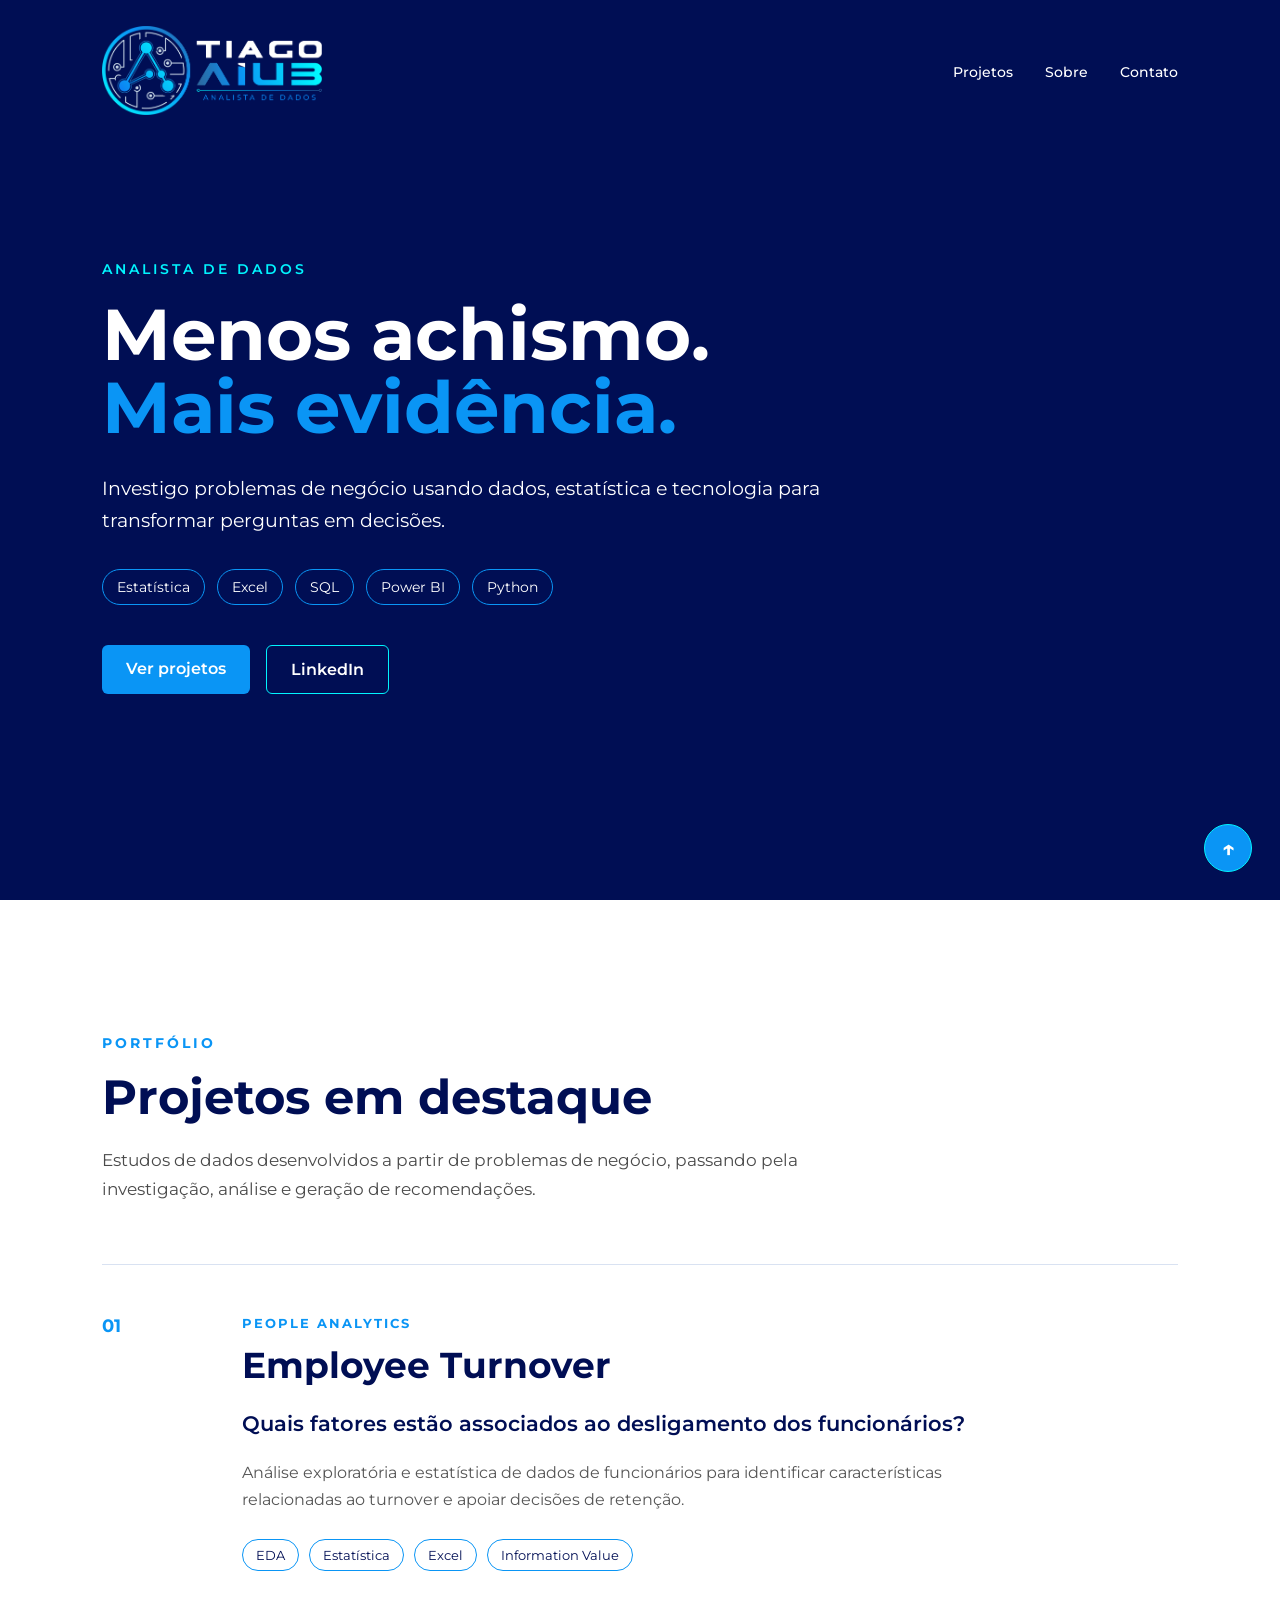
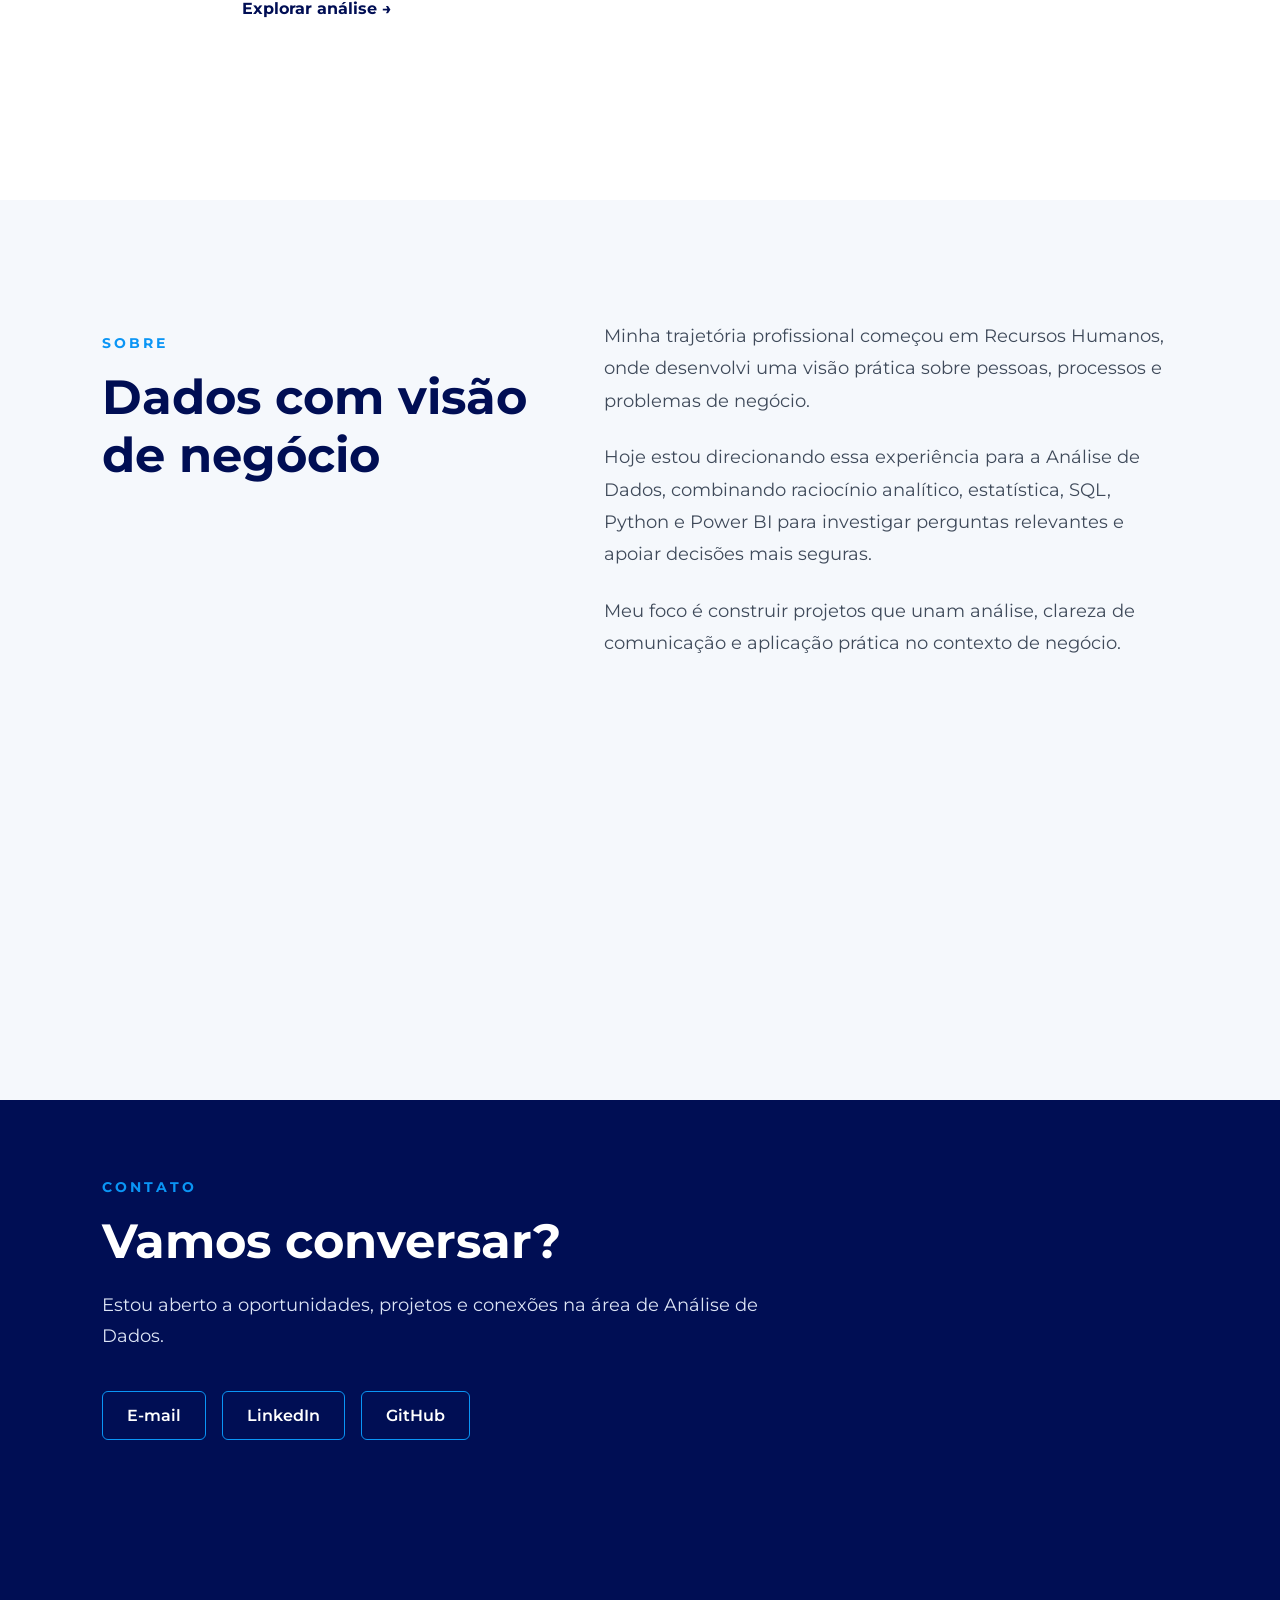
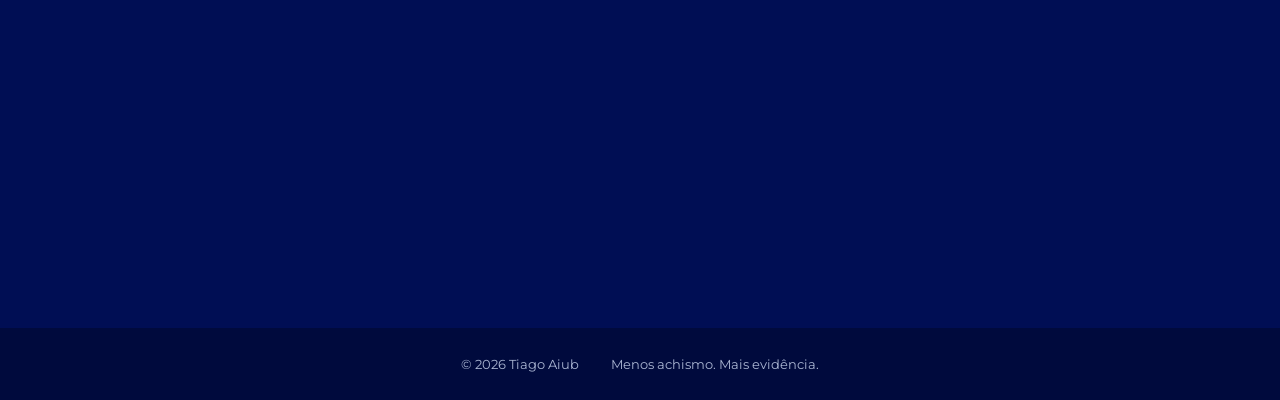
==== index.html @ 7a052463 "Add files via upload" ====
<!DOCTYPE html>
<html lang="pt-br">
<head>
    <meta charset="UTF-8">
    <meta name="viewport" content="width=device-width, initial-scale=1.0">
    <title>Tiago Aiub | Analista de Dados</title>

    <link rel="preconnect" href="https://fonts.googleapis.com">
    <link rel="preconnect" href="https://fonts.gstatic.com" crossorigin>
    <link href="https://fonts.googleapis.com/css2?family=Montserrat:wght@400;500;600;700&display=swap" rel="stylesheet">
    
    <link rel="stylesheet" href="css/style.css">
</head>

<body id="topo">
<div class="hero-shell">
    <header class="site-header">

    <div class="header-container">

        <a href="#" class="brand">
            <img src="logo-tiago-aiub.png" alt="Tiago Aiub - Analista de Dados">
        </a>

        <nav class="nav-menu">
            <a href="#projetos">Projetos</a>
            <a href="#sobre">Sobre</a>
            <a href="#contato">Contato</a>
        </nav>

    </div>

</header>
    <section class="hero">

    <div class="hero-content">

        <p class="hero-label">
            Analista de Dados
        </p>

        <h1>
            Menos achismo.<br>
            <span>Mais evidência.</span>
        </h1>

        <p class="hero-description">
            Investigo problemas de negócio usando dados, estatística e tecnologia
            para transformar perguntas em decisões.
        </p>

        <div class="hero-tools">
            <span>Estatística</span>
            <span>Excel</span>
            <span>SQL</span>
            <span>Power BI</span>
            <span>Python</span>
        </div>

        <div class="hero-buttons">

            <a href="#projetos" class="btn-primary">
                Ver projetos
            </a>

            <a href="https://www.linkedin.com/in/tiago-aiub" target="_blank" rel="noopener noreferrer" class="btn-secondary">
                LinkedIn
            </a>

        </div>

    </div>

  </section>
</div>
<section id="projetos" class="projects">

    <div class="projects-container">

        <p class="section-label">
            PORTFÓLIO
        </p>

        <h2>
            Projetos em destaque
        </h2>

        <p class="section-description">
            Estudos de dados desenvolvidos a partir de problemas de negócio,
            passando pela investigação, análise e geração de recomendações.
        </p>

        <div class="project-card">

            <div class="project-number">
                01
            </div>

            <div class="project-content">

                <p class="project-category">
                    PEOPLE ANALYTICS
                </p>

                <h3>
                    Employee Turnover
                </h3>

                <p class="project-question">
                    Quais fatores estão associados ao desligamento dos funcionários?
                </p>

                <p class="project-description">
                    Análise exploratória e estatística de dados de funcionários
                    para identificar características relacionadas ao turnover
                    e apoiar decisões de retenção.
                </p>

                <div class="project-tools">
                    <span>EDA</span>
                    <span>Estatística</span>
                    <span>Excel</span>
                    <span>Information Value</span>
                </div>

                <a href="#" class="project-link">
                    Explorar análise →
                </a>

            </div>

        </div>

    </div>

</section>

<section id="sobre" class="about">

    <div class="about-container">

        <div class="about-intro">
            <p class="section-label">
                SOBRE
            </p>

            <h2>
                Dados com visão de negócio
            </h2>
        </div>

        <div class="about-content">

            <p class="about-text">
                Minha trajetória profissional começou em Recursos Humanos, onde desenvolvi
                uma visão prática sobre pessoas, processos e problemas de negócio.
            </p>

            <p class="about-text">
                Hoje estou direcionando essa experiência para a Análise de Dados,
                combinando raciocínio analítico, estatística, SQL, Python e Power BI
                para investigar perguntas relevantes e apoiar decisões mais seguras.
            </p>

            <p class="about-text">
                Meu foco é construir projetos que unam análise, clareza de comunicação
                e aplicação prática no contexto de negócio.
            </p>

        </div>

    </div>

</section>

<div id="contato" class="contact-shell">
<section class="contact">

    <div class="contact-container">

        <p class="section-label">
            CONTATO
        </p>

        <h2>
            Vamos conversar?
        </h2>

        <p class="contact-description">
            Estou aberto a oportunidades, projetos e conexões na área de Análise de Dados.
        </p>

        <div class="contact-links">

            <a href="mailto:aiub.tiago@gmail.com" class="contact-link">
                E-mail
            </a>

            <a href="https://www.linkedin.com/in/tiago-aiub" target="_blank" class="contact-link">
                LinkedIn
            </a>

            <a href="https://github.com/tiagoaiub" target="_blank" class="contact-link">
                GitHub
            </a>

        </div>

    </div>

</section>

<footer class="footer">

    <div class="footer-container">

        <p>
            © 2026 Tiago Aiub
        </p>

        <p>
            Menos achismo. Mais evidência.
        </p>

    </div>

</footer>
</div>

<a href="#topo" class="back-to-top" aria-label="Voltar ao topo">
    ↑
</a>
    
</body>
</html>
---- css/style.css ----
* {
    box-sizing: border-box;
}

html {
    scroll-behavior: smooth;
}

body {
    margin: 0;
    background-color: #000E54;
    color: #FFFFFF;
    font-family: "Montserrat", sans-serif;
    overflow-x: hidden;
}

.hero-shell {
    background-color: #000E54;
}

.site-header {
   position: absolute;
    top: 0;
    left: 0;
    width: 100%;
    padding: 26px 8%;
    z-index: 10;
}

.header-container {
    max-width: 1300px;
    margin: 0 auto;
    display: flex;
    justify-content: space-between;
    align-items: center;
}

.brand img {
    width: 220px;
    height: auto;
}

.nav-menu {
    display: flex;
    gap: 32px;
}

.nav-menu a {
    color: #FFFFFF;
    text-decoration: none;
    font-size: 14px;
    font-weight: 500;
    transition: 0.3s;
}

.nav-menu a:hover {
    color: #01F4FE;
}

.hero {
    min-height: 100vh;
    display: flex;
    align-items: center;
    padding: 120px 8% 80px;
}

.hero-content {
    width: 100%;
    max-width: 1300px;
    margin: 0 auto;
}

.hero-label {
    color: #01F4FE;
    font-size: 14px;
    font-weight: 600;
    letter-spacing: 3px;
    text-transform: uppercase;
    margin-bottom: 20px;
}

.hero h1 {
    font-size: 72px;
    line-height: 1.02;
    margin: 0 0 28px 0;
}

.hero h1 span {
    color: #0A95F5;
}

.hero-description {
    font-size: 19px;
    line-height: 1.7;
    max-width: 720px;
    margin-bottom: 32px;
}

.hero-tools {
    display: flex;
    gap: 12px;
    flex-wrap: wrap;
    margin-bottom: 40px;
}

.hero-tools span {
    border: 1px solid #0A95F5;
    padding: 8px 14px;
    border-radius: 20px;
    font-size: 14px;
}

.hero-buttons {
    display: flex;
    gap: 16px;
}

.btn-primary,
.btn-secondary {
    text-decoration: none;
    padding: 14px 24px;
    border-radius: 6px;
    font-weight: 600;
}

.btn-primary {
    background-color: #0A95F5;
    color: #FFFFFF;
}

.btn-secondary {
    border: 1px solid #01F4FE;
    color: #FFFFFF;
}

.projects,
.about {
    min-height: 100vh;
}

.projects {
    background-color: #FFFFFF;
    color: #000E54;
    padding: 120px 8%;
}

.projects-container {
    max-width: 1300px;
    margin: 0 auto;
}

.section-label {
    color: #0A95F5;
    font-size: 14px;
    font-weight: 700;
    letter-spacing: 3px;
    margin-bottom: 16px;
}

.projects h2 {
    font-size: 48px;
    margin: 0 0 20px 0;
}

.section-description {
    max-width: 720px;
    font-size: 17px;
    line-height: 1.7;
    color: #4A4A4A;
    margin-bottom: 60px;
}

.project-card {
    display: grid;
    grid-template-columns: 100px 1fr;
    gap: 40px;

    border-top: 1px solid #D9E2F2;

    padding: 50px 0;
}

.project-number {
    color: #0A95F5;
    font-size: 18px;
    font-weight: 700;
}

.project-content {
    max-width: 780px;
}

.project-category {
    color: #0A95F5;
    font-size: 13px;
    font-weight: 700;
    letter-spacing: 2px;
    margin: 0 0 12px 0;
}

.project-content h3 {
    font-size: 36px;
    margin: 0 0 15px 0;
}

.project-question {
    font-size: 21px;
    font-weight: 600;
    line-height: 1.5;
    margin-bottom: 20px;
}

.project-description {
    color: #555555;
    line-height: 1.7;
    margin-bottom: 25px;
}

.project-tools {
    display: flex;
    flex-wrap: wrap;
    gap: 10px;
    margin-bottom: 28px;
}

.project-tools span {
    border: 1px solid #0A95F5;
    border-radius: 20px;
    padding: 7px 13px;
    font-size: 13px;
}

.project-link {
    color: #000E54;
    font-weight: 700;
    text-decoration: none;
}

.project-link:hover {
    color: #0A95F5;
}

.about {
    background-color: #F5F8FC;
    color: #000E54;
    padding: 120px 8%;
}

.about-container {
    max-width: 1300px;
    margin: 0 auto;
    display: grid;
    grid-template-columns: 1fr 1.3fr;
    gap: 60px;
    align-items: start;
}

.about h2 {
    font-size: 48px;
    margin: 0;
}

.about-content {
    max-width: 700px;
}

.about-text {
    font-size: 18px;
    line-height: 1.8;
    color: #3F4A5A;
    margin: 0 0 24px 0;
}

.back-to-top {
    position: fixed;
    right: 28px;
    bottom: 28px;

    width: 48px;
    height: 48px;

    display: flex;
    align-items: center;
    justify-content: center;

    background-color: #0A95F5;
    color: #FFFFFF;

    text-decoration: none;
    font-size: 22px;
    font-weight: 700;

    border-radius: 50%;
    border: 1px solid #01F4FE;

    transition: 0.3s;
}

.back-to-top:hover {
    background-color: #01F4FE;
    color: #000E54;
}

.contact-shell {
    min-height: 100vh;
    min-height: 100dvh;
    display: flex;
    flex-direction: column;
}

.contact {
    flex: 1;
    background-color: #000E54;
    color: #FFFFFF;
    padding: 64px 8%;
}

.contact-container {
    max-width: 1300px;
    margin: 0 auto;
}

.contact h2 {
    font-size: 48px;
    margin: 0 0 20px 0;
}

.contact-description {
    max-width: 700px;
    font-size: 18px;
    line-height: 1.7;
    margin-bottom: 40px;
    color: #DCE4F5;
}

.contact-links {
    display: flex;
    gap: 16px;
    flex-wrap: wrap;
}

.contact-link {
    text-decoration: none;
    color: #FFFFFF;

    border: 1px solid #0A95F5;
    padding: 14px 24px;

    border-radius: 6px;
    font-weight: 600;

    transition: 0.3s;
}

.contact-link:hover {
    background-color: #0A95F5;
}

.footer {
    background-color: #000A3D;
    color: #AAB6D3;
    padding: 28px 8%;
}

.footer-container {
    max-width: 1300px;
    margin: 0 auto;

    display: flex;
    justify-content: center;
    gap: 32px;
    flex-wrap: wrap;
    align-items: center;

    font-size: 13px;
}

.footer p {
    margin: 0;
}

@media (max-width: 768px) {

    .hero-shell {
        min-height: 100vh;
        display: flex;
        flex-direction: column;
    }

    .site-header {
        position: relative;
        padding: 24px 24px 10px;
    }

    .header-container {
        width: 100%;
        display: block;
    }

    .brand {
        display: inline-block;
    }

    .brand img {
        width: 205px;
    }

    .nav-menu {
        margin-top: 22px;
        display: flex;
        gap: 26px;
        flex-wrap: wrap;
    }

    .nav-menu a {
        font-size: 15px;
    }

    .hero {
        flex: 1;
        min-height: auto;
        display: flex;
        align-items: flex-start;
        padding: 28px 24px 48px;
    }

    .hero-content {
        max-width: none;
    }

    .hero-label {
        font-size: 12px;
        letter-spacing: 2.2px;
        margin: 0 0 18px;
    }

    .hero h1 {
        font-size: clamp(34px, 9.5vw, 40px);
        line-height: 1.06;
        margin: 0 0 26px;
        max-width: 100%;
    }

    .hero-description {
        font-size: 16px;
        line-height: 1.65;
        margin-bottom: 28px;
        max-width: none;
    }

    .hero-tools {
        gap: 8px;
        margin-bottom: 30px;
    }

    .hero-tools span {
        font-size: 13px;
        padding: 7px 12px;
    }

    .hero-buttons {
        display: grid;
        grid-template-columns: 1fr 1fr;
        gap: 12px;
    }

    .btn-primary,
    .btn-secondary {
        width: 100%;
        padding: 13px 14px;
        text-align: center;
        font-size: 14px;
    }

    .projects,
    .about,
    .contact {
        padding: 72px 24px;
    }

    .contact {
        padding: 28px 24px;
    }

    .projects h2,
    .about h2,
    .contact h2 {
        font-size: 34px;
        line-height: 1.12;
    }

    .section-description {
        font-size: 16px;
        margin-bottom: 40px;
    }

    .project-card {
        grid-template-columns: 1fr;
        gap: 16px;
        padding: 36px 0 10px;
    }

    .project-content {
        max-width: none;
    }

    .project-content h3 {
        font-size: 29px;
    }

    .project-question {
        font-size: 18px;
    }

    .project-description {
        font-size: 15px;
    }

    .about-container {
        grid-template-columns: 1fr;
        gap: 32px;
    }

    .about-text {
        font-size: 16px;
        line-height: 1.7;
    }

    .contact-description {
        margin-bottom: 24px;
        font-size: 16px;
    }

    .contact-links {
        flex-direction: column;
        gap: 12px;
    }

    .contact-link {
        width: 100%;
        text-align: center;
    }

    .footer {
        padding: 24px;
    }

    .footer-container {
        flex-direction: column;
        align-items: flex-start;
        gap: 8px;
    }

    .back-to-top {
        width: 44px;
        height: 44px;
        right: 18px;
        bottom: 18px;
        font-size: 20px;
    }
}

@media (max-width: 380px) {

    .nav-menu {
        gap: 18px;
    }

    .nav-menu a {
        font-size: 14px;
    }

    .hero {
        padding-top: 24px;
    }

    .hero h1 {
        font-size: 33px;
    }

    .hero-buttons {
        grid-template-columns: 1fr;
    }
}
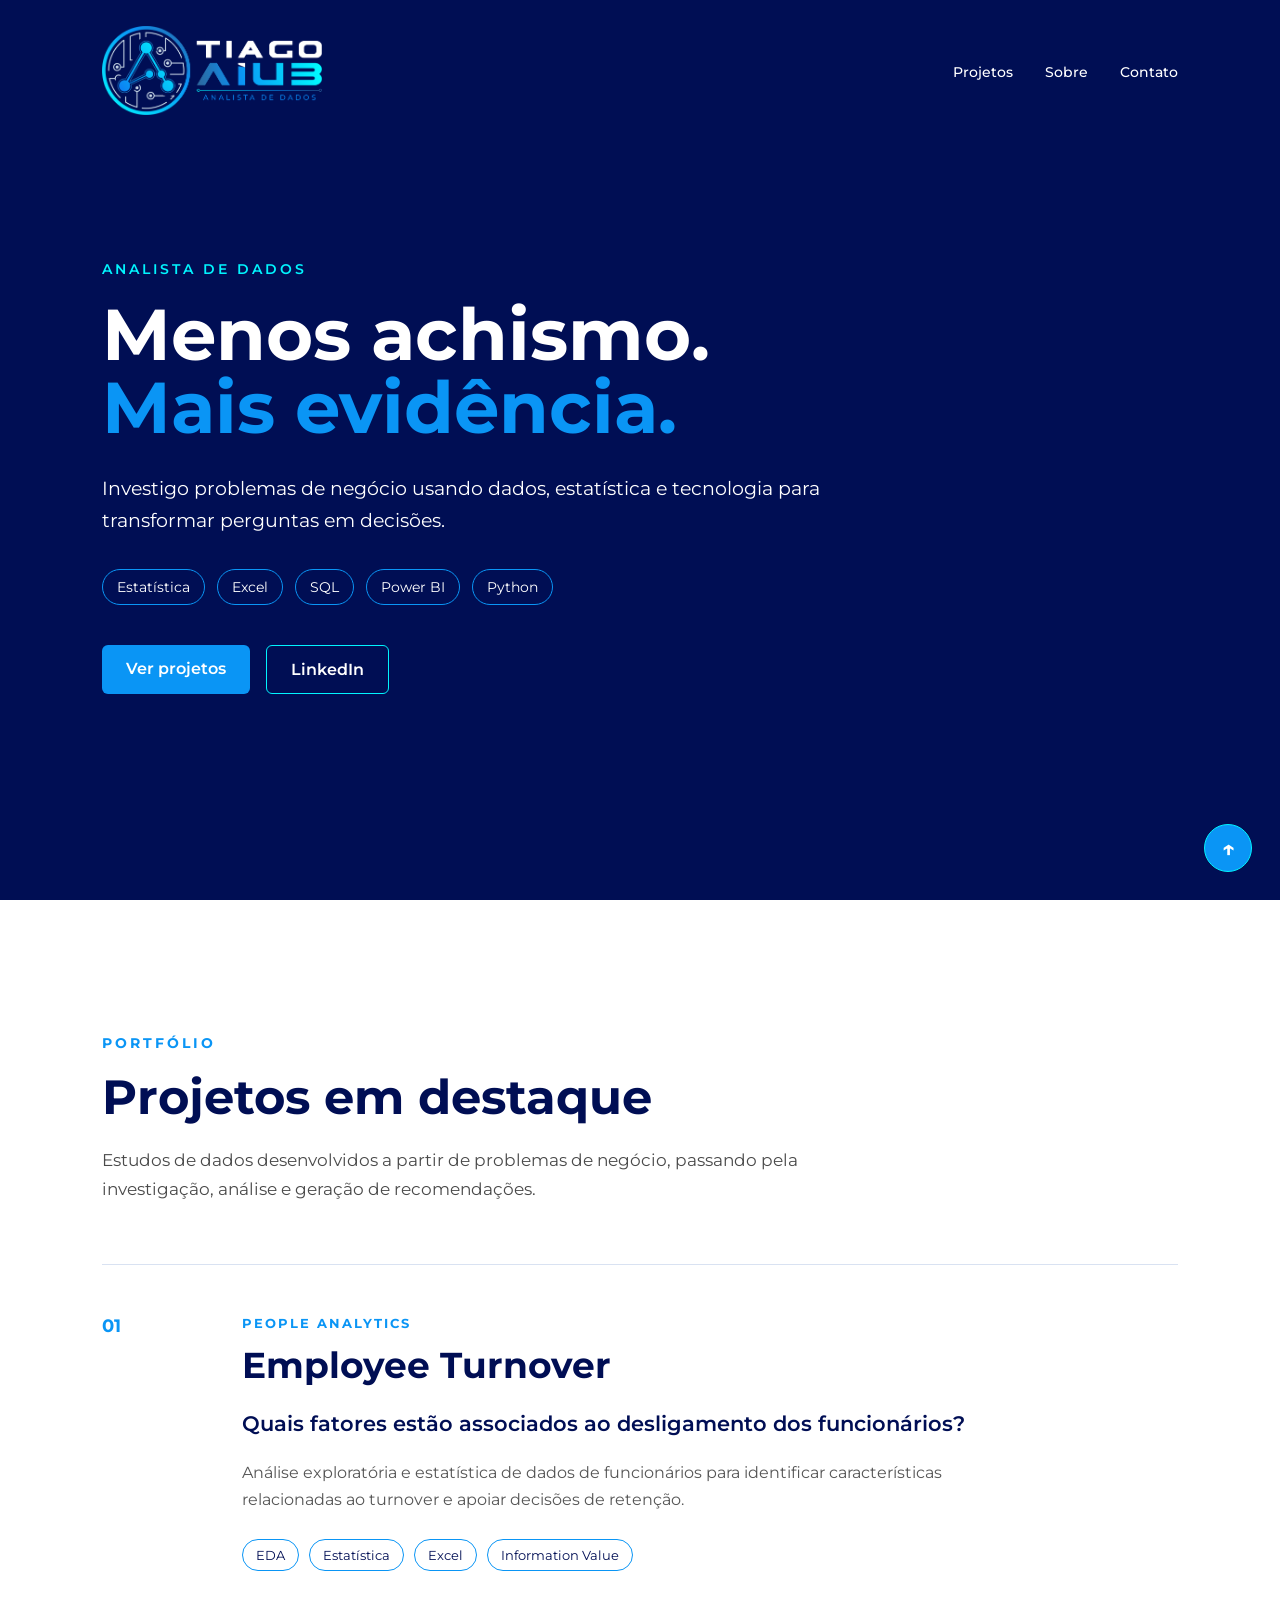
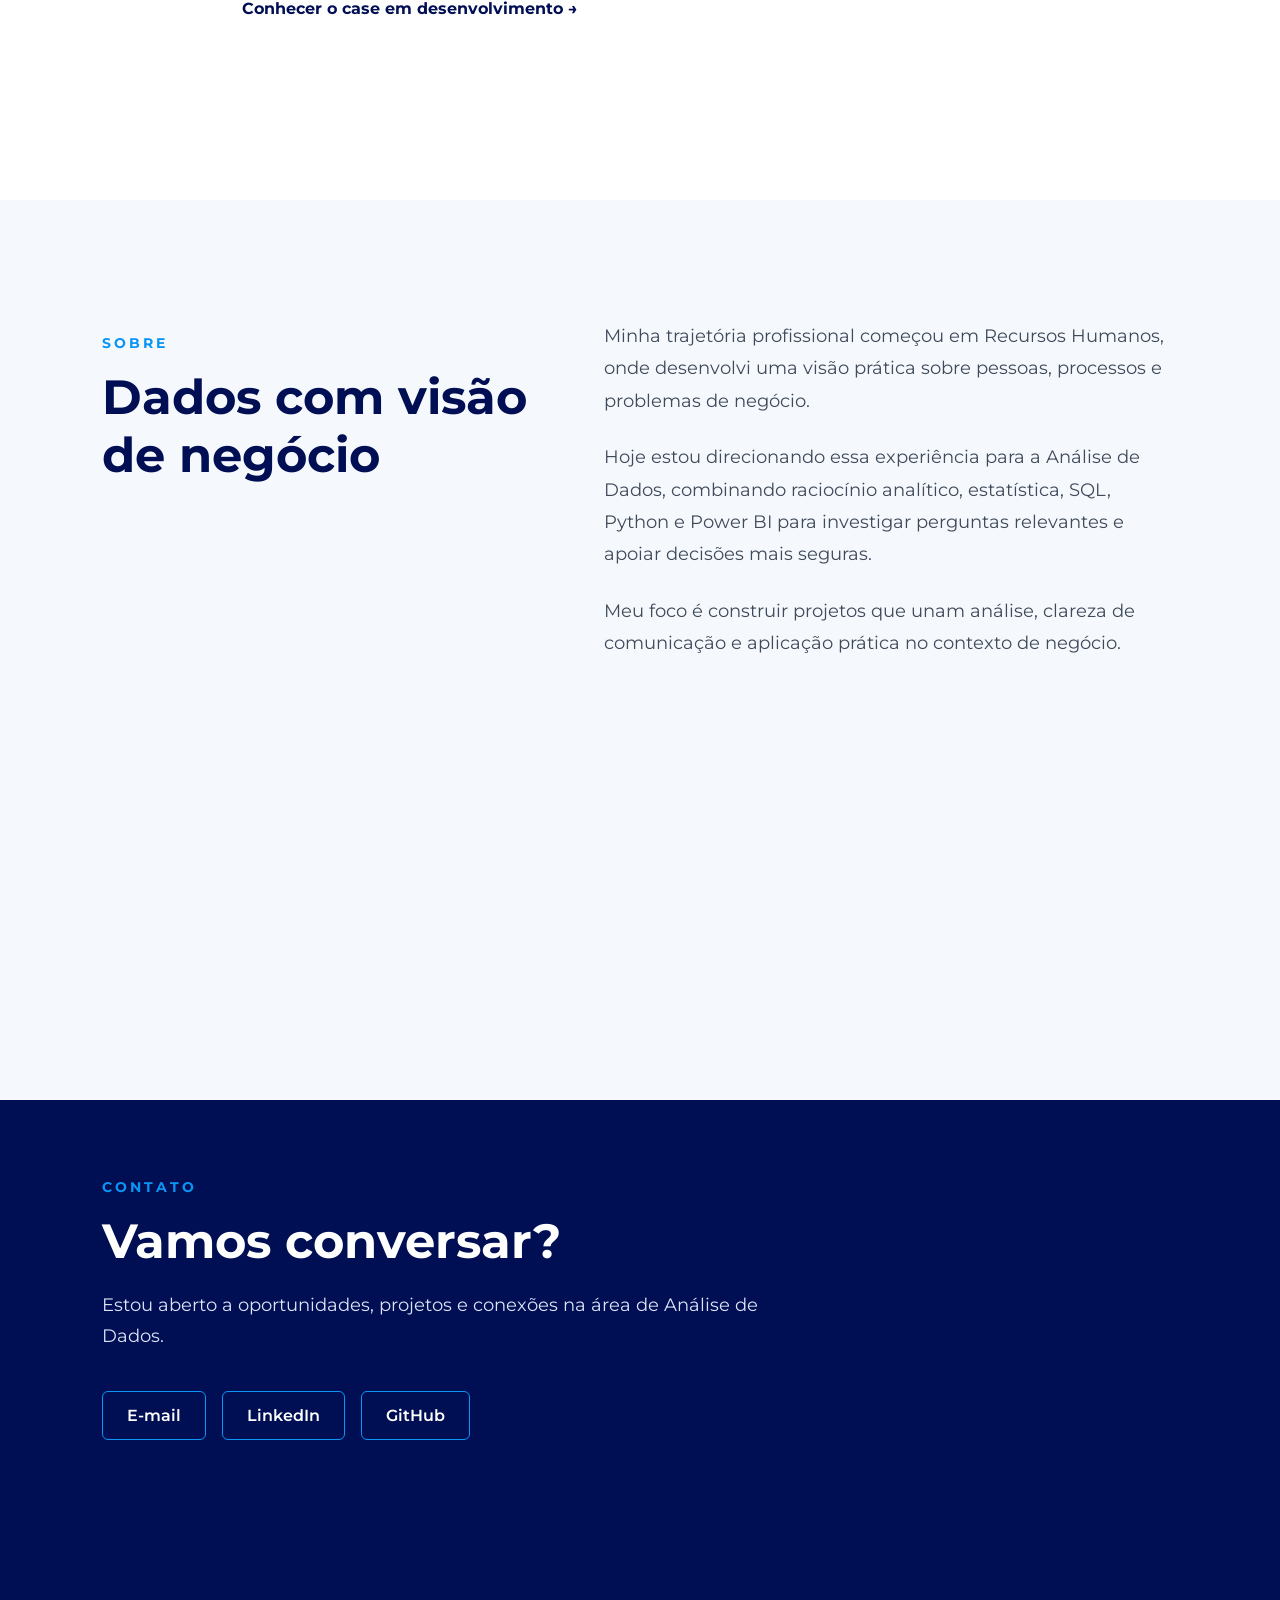
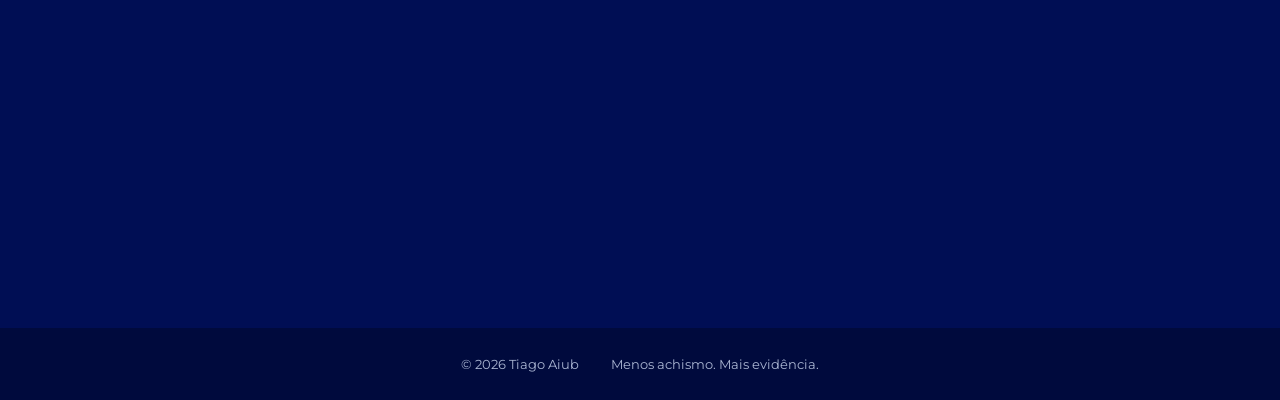
==== commit 89dc0979: "Adiciona estrutura do case de Turnover orientada pelo CRISP-DM" ====
--- a/index.html
+++ b/index.html
@@ -123,8 +123,8 @@
                     <span>Information Value</span>
                 </div>
 
-                <a href="#" class="project-link">
-                    Explorar análise →
+                <a href="projetos/employee-turnover.html" class="project-link">
+                    Conhecer o case em desenvolvimento →
                 </a>
 
             </div>
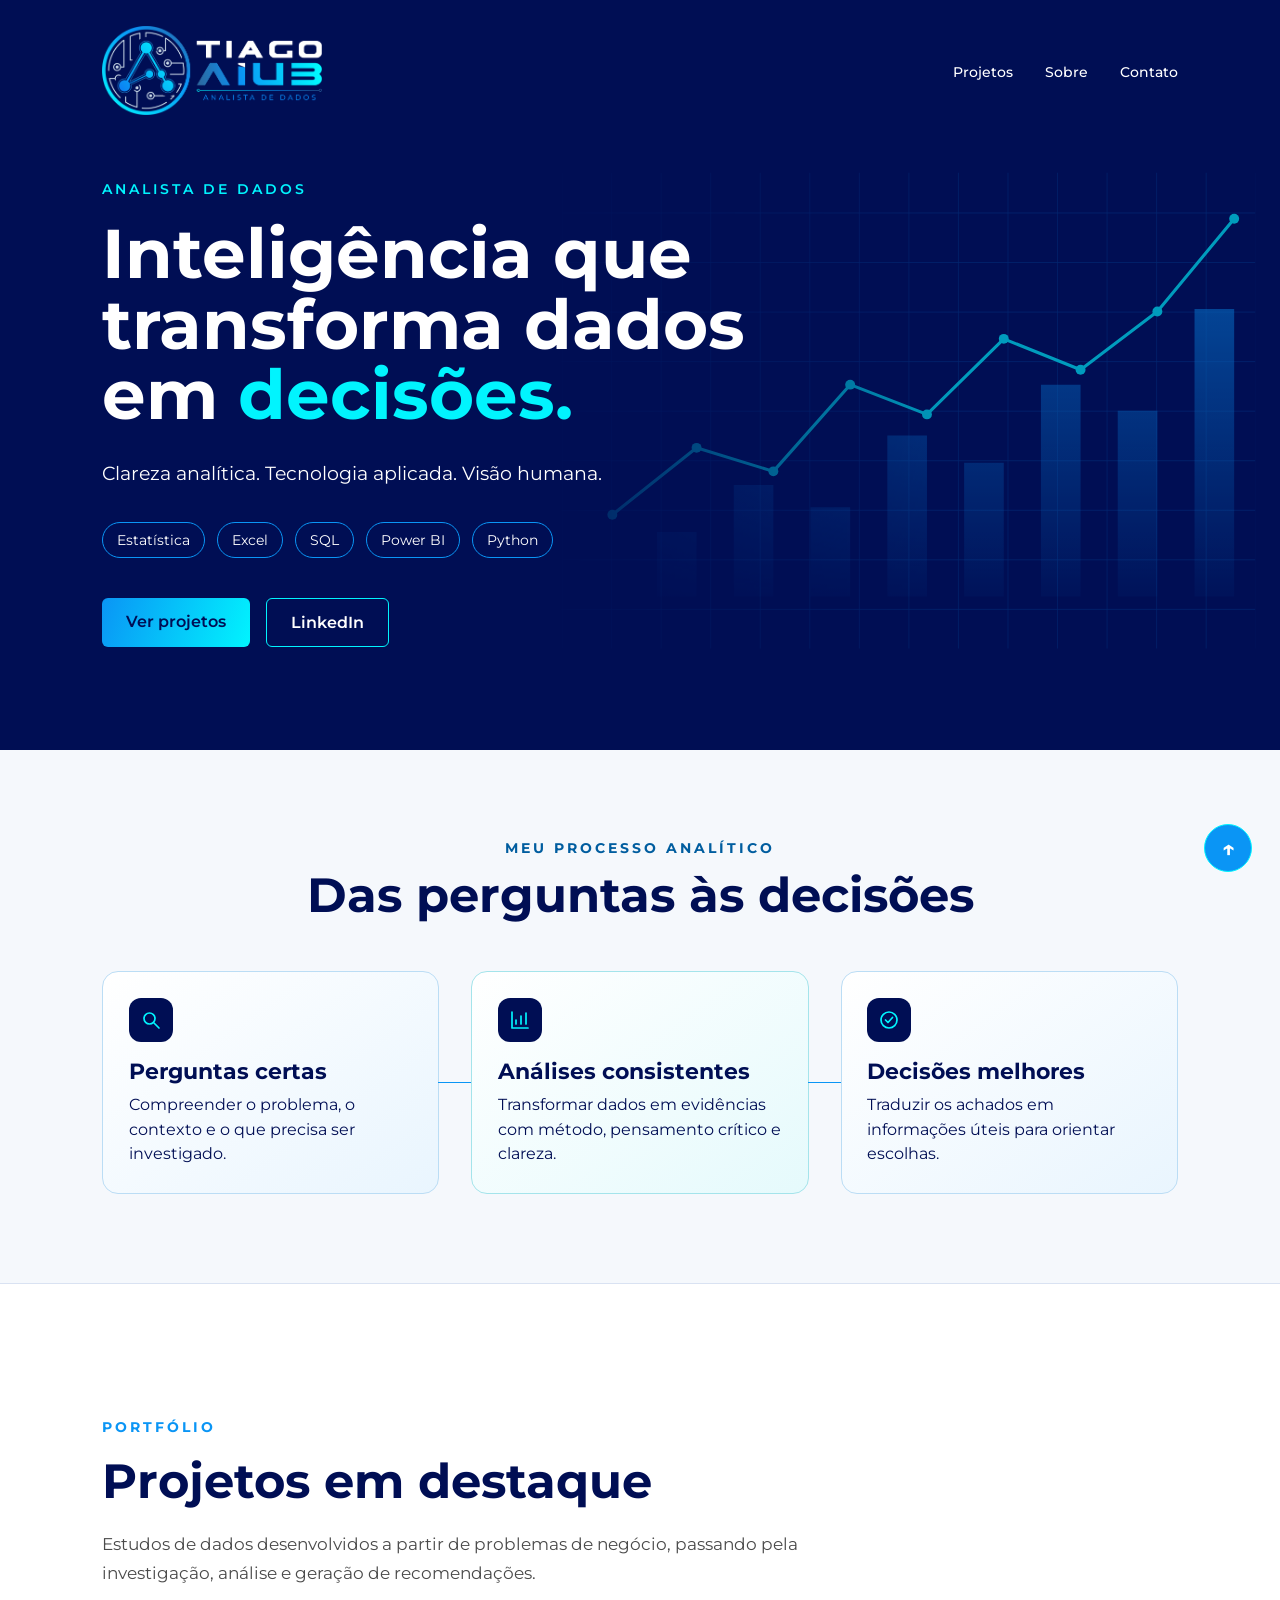
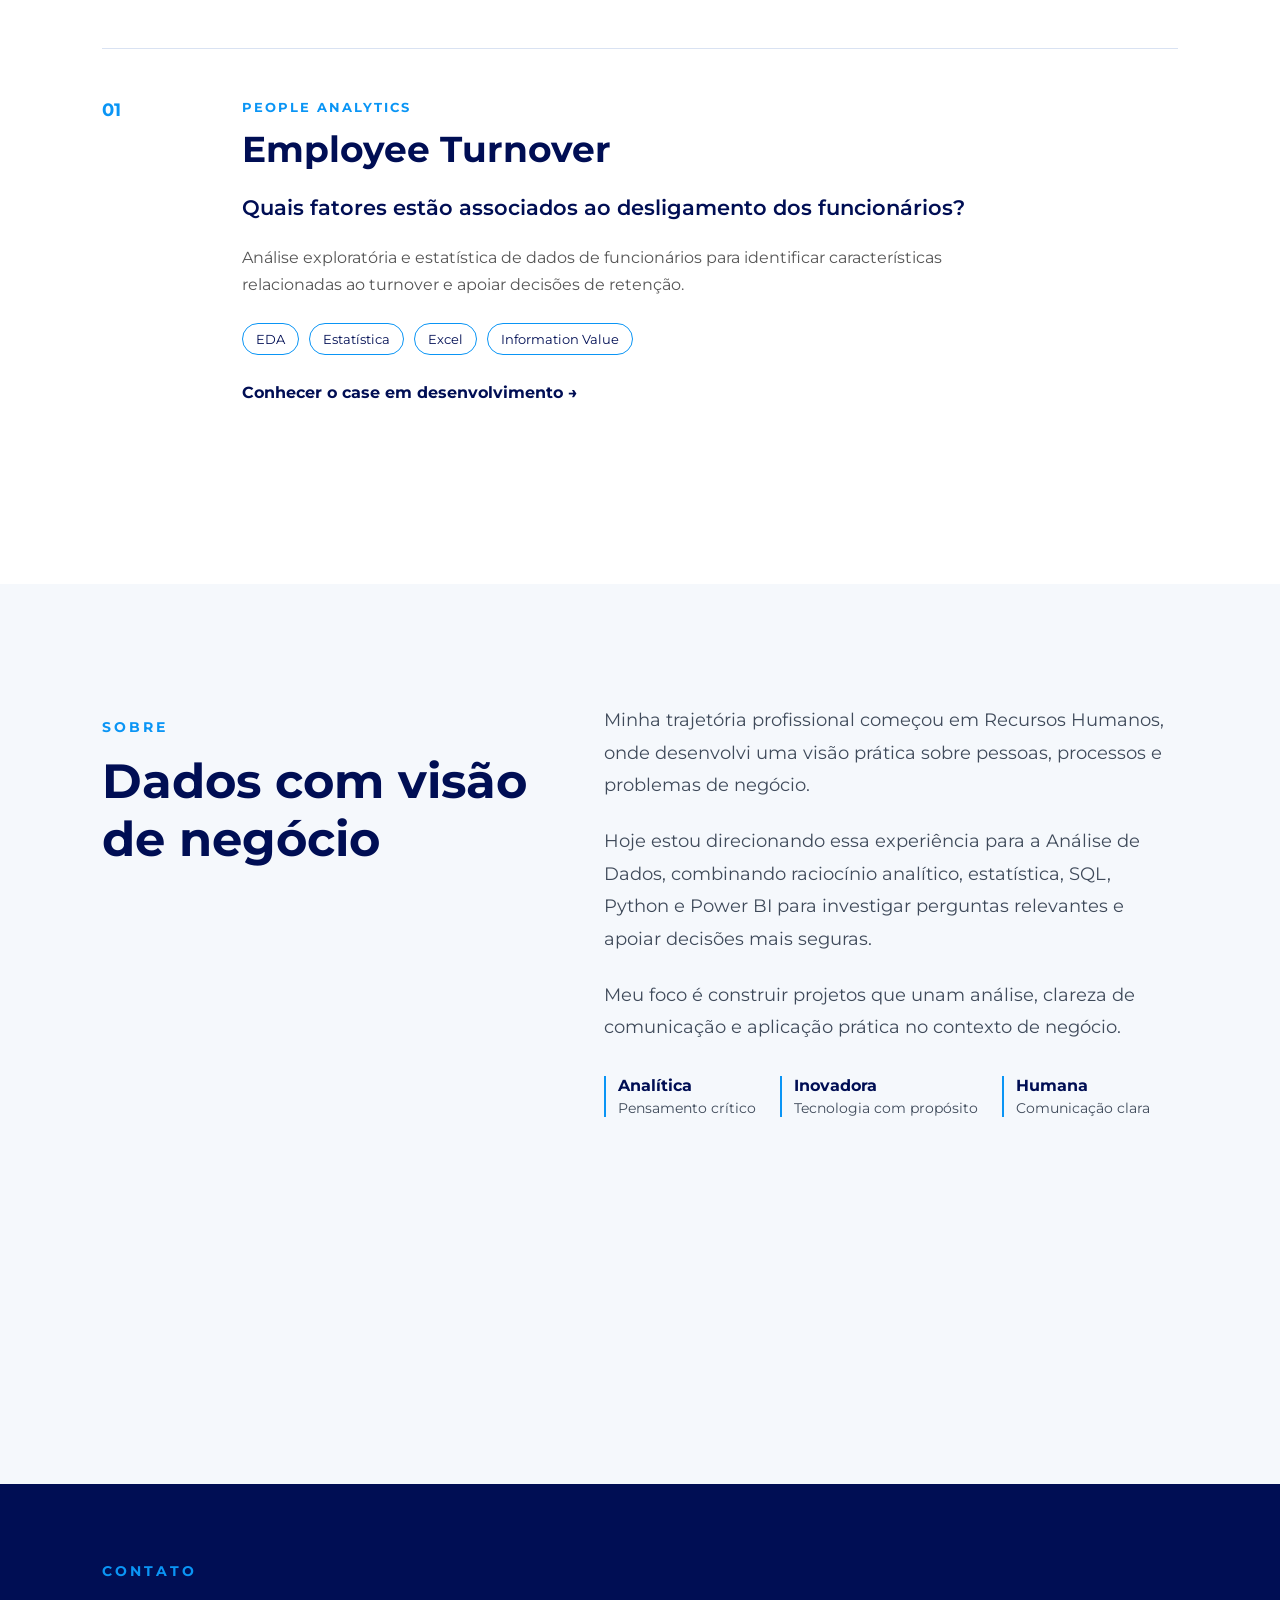
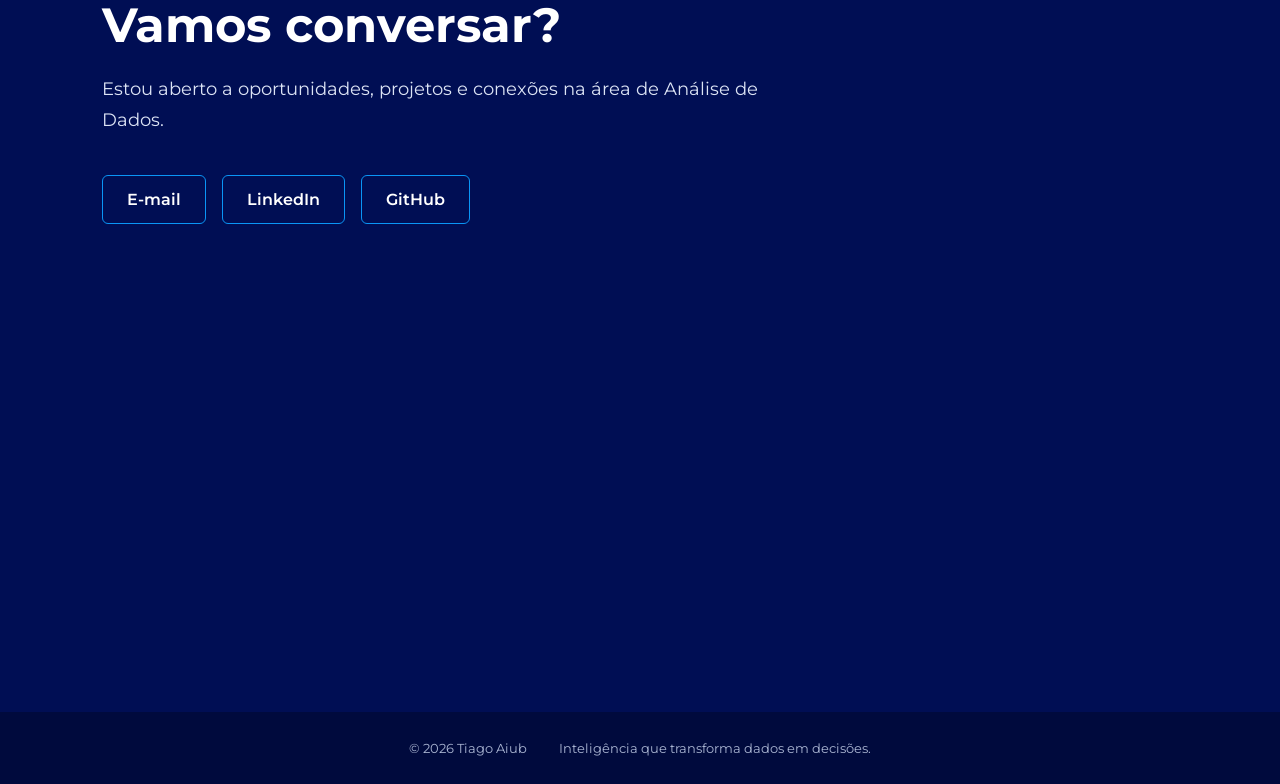
==== commit cfe11253: "Atualiza identidade AIub e apresenta o processo analítico" ====
--- a/index.html
+++ b/index.html
@@ -7,7 +7,7 @@
 
     <link rel="preconnect" href="https://fonts.googleapis.com">
     <link rel="preconnect" href="https://fonts.gstatic.com" crossorigin>
-    <link href="https://fonts.googleapis.com/css2?family=Montserrat:wght@400;500;600;700&display=swap" rel="stylesheet">
+    <link href="https://fonts.googleapis.com/css2?family=Montserrat:wght@400;500;600;700&amp;display=swap" rel="stylesheet">
     
     <link rel="stylesheet" href="css/style.css">
 </head>
@@ -33,6 +33,35 @@
 </header>
     <section class="hero">
 
+    <svg class="hero-chart" viewBox="0 0 620 480" fill="none" aria-hidden="true" focusable="false">
+        <defs>
+            <pattern id="hero-chart-grid" width="40" height="40" patternUnits="userSpaceOnUse">
+                <path d="M0 40V0H40" stroke="#0A95F5" stroke-opacity=".28"/>
+            </pattern>
+            <linearGradient id="hero-chart-bar" x2="0" y2="1" gradientUnits="objectBoundingBox">
+                <stop stop-color="#0A95F5" stop-opacity=".65"/>
+                <stop offset="1" stop-color="#0A95F5" stop-opacity=".06"/>
+            </linearGradient>
+        </defs>
+        <path d="M40 48H600V432H40z" fill="url(#hero-chart-grid)"/>
+        <path d="M117 390v-52h32v52z M179 390v-90h32v90z M241 390v-72h32v72z
+                 M303 390V260h32v130z M365 390V282h32v108z M427 390V219h32v171z
+                 M489 390V240h32v150z M551 390V158h32v232z" fill="url(#hero-chart-bar)"/>
+        <path d="m81 324 68-54 62 19 62-70 62 24 62-61 62 25 62-47 62-75"
+              stroke="#01F4FE" stroke-width="2.5" stroke-linecap="round" stroke-linejoin="round"/>
+        <g fill="#01F4FE">
+            <circle cx="81" cy="324" r="4"/>
+            <circle cx="149" cy="270" r="4"/>
+            <circle cx="211" cy="289" r="4"/>
+            <circle cx="273" cy="219" r="4"/>
+            <circle cx="335" cy="243" r="4"/>
+            <circle cx="397" cy="182" r="4"/>
+            <circle cx="459" cy="207" r="4"/>
+            <circle cx="521" cy="160" r="4"/>
+            <circle cx="583" cy="85" r="4"/>
+        </g>
+    </svg>
+
     <div class="hero-content">
 
         <p class="hero-label">
@@ -40,13 +69,11 @@
         </p>
 
         <h1>
-            Menos achismo.<br>
-            <span>Mais evidência.</span>
+            Inteligência que transforma dados em <span>decisões.</span>
         </h1>
 
         <p class="hero-description">
-            Investigo problemas de negócio usando dados, estatística e tecnologia
-            para transformar perguntas em decisões.
+            Clareza analítica. Tecnologia aplicada. Visão humana.
         </p>
 
         <div class="hero-tools">
@@ -73,6 +100,51 @@
 
   </section>
 </div>
+<section class="process" aria-labelledby="process-title">
+    <div class="process-container">
+        <header class="process-heading">
+            <p class="section-label">Meu processo analítico</p>
+            <h2 id="process-title">Das perguntas às decisões</h2>
+        </header>
+
+        <ol class="process-steps" role="list">
+            <li class="process-step">
+                <svg class="process-icon" viewBox="0 0 24 24" fill="none" stroke="currentColor"
+                     stroke-width="1.7" stroke-linecap="round" stroke-linejoin="round"
+                     aria-hidden="true" focusable="false">
+                    <circle cx="10.5" cy="10.5" r="5.5"/><path d="m15 15 5 5"/>
+                </svg>
+                <div>
+                    <h3>Perguntas certas</h3>
+                    <p>Compreender o problema, o contexto e o que precisa ser investigado.</p>
+                </div>
+            </li>
+            <li class="process-step">
+                <svg class="process-icon" viewBox="0 0 24 24" fill="none" stroke="currentColor"
+                     stroke-width="1.7" stroke-linecap="round" stroke-linejoin="round"
+                     aria-hidden="true" focusable="false">
+                    <path d="M4 4v16h16M8 16v-4m5 4V8m5 8V5"/>
+                </svg>
+                <div>
+                    <h3>Análises consistentes</h3>
+                    <p>Transformar dados em evidências com método, pensamento crítico e clareza.</p>
+                </div>
+            </li>
+            <li class="process-step">
+                <svg class="process-icon" viewBox="0 0 24 24" fill="none" stroke="currentColor"
+                     stroke-width="1.7" stroke-linecap="round" stroke-linejoin="round"
+                     aria-hidden="true" focusable="false">
+                    <circle cx="12" cy="12" r="8"/><path d="m8.5 12 2.5 2.5 4.5-5"/>
+                </svg>
+                <div>
+                    <h3>Decisões melhores</h3>
+                    <p>Traduzir os achados em informações úteis para orientar escolhas.</p>
+                </div>
+            </li>
+        </ol>
+    </div>
+</section>
+
 <section id="projetos" class="projects">
 
     <div class="projects-container">
@@ -167,6 +239,12 @@
                 e aplicação prática no contexto de negócio.
             </p>
 
+            <ul class="about-pillars" role="list">
+                <li><strong>Analítica</strong><span>Pensamento crítico</span></li>
+                <li><strong>Inovadora</strong><span>Tecnologia com propósito</span></li>
+                <li><strong>Humana</strong><span>Comunicação clara</span></li>
+            </ul>
+
         </div>
 
     </div>
@@ -219,7 +297,7 @@
         </p>
 
         <p>
-            Menos achismo. Mais evidência.
+            Inteligência que transforma dados em decisões.
         </p>
 
     </div>
--- a/css/style.css
+++ b/css/style.css
@@ -58,10 +58,24 @@
 }
 
 .hero {
-    min-height: 100vh;
+    position: relative;
+    isolation: isolate;
+    overflow: hidden;
     display: flex;
     align-items: center;
-    padding: 120px 8% 80px;
+    padding: clamp(144px, 13vw, 190px) 8% clamp(64px, 8vw, 112px);
+}
+
+.hero-chart {
+    position: absolute;
+    z-index: -1;
+    inset: 50% 0 auto auto;
+    width: min(60%, 850px);
+    height: auto;
+    transform: translateY(-44%);
+    opacity: 0.62;
+    mask-image: linear-gradient(to right, transparent, #000 58%);
+    pointer-events: none;
 }
 
 .hero-content {
@@ -80,20 +94,21 @@
 }
 
 .hero h1 {
-    font-size: 72px;
+    max-width: 15ch;
+    font-size: clamp(3rem, 5.4vw, 4.75rem);
     line-height: 1.02;
     margin: 0 0 28px 0;
 }
 
 .hero h1 span {
-    color: #0A95F5;
+    color: #01F4FE;
 }
 
 .hero-description {
     font-size: 19px;
     line-height: 1.7;
     max-width: 720px;
-    margin-bottom: 32px;
+    margin: 0 0 32px;
 }
 
 .hero-tools {
@@ -112,6 +127,7 @@
 
 .hero-buttons {
     display: flex;
+    flex-wrap: wrap;
     gap: 16px;
 }
 
@@ -121,16 +137,115 @@
     padding: 14px 24px;
     border-radius: 6px;
     font-weight: 600;
+    transition: background-color 180ms ease, color 180ms ease;
 }
 
 .btn-primary {
-    background-color: #0A95F5;
-    color: #FFFFFF;
+    background: linear-gradient(110deg, #0A95F5, #01F4FE);
+    color: #000E54;
 }
 
 .btn-secondary {
     border: 1px solid #01F4FE;
     color: #FFFFFF;
+}
+
+.btn-primary:hover,
+.btn-secondary:hover {
+    background: #01F4FE;
+    color: #000E54;
+}
+
+a:focus-visible {
+    outline: 2px solid currentColor;
+    outline-offset: 4px;
+}
+
+.hero-buttons a:focus-visible {
+    outline-color: #01F4FE;
+}
+
+.process {
+    padding: clamp(56px, 7vw, 96px) 8%;
+    background: #F5F8FC;
+    color: #000E54;
+    border-bottom: 1px solid #D9E2F2;
+}
+
+.process-container {
+    max-width: 1300px;
+    margin: 0 auto;
+}
+
+.process-heading {
+    margin-bottom: clamp(28px, 4vw, 48px);
+    text-align: center;
+}
+
+.process .section-label {
+    margin: 0 0 12px;
+    color: #005D9F;
+    text-transform: uppercase;
+}
+
+.process h2 {
+    margin: 0;
+    font-size: clamp(2rem, 4vw, 3rem);
+    line-height: 1.12;
+}
+
+.process-steps {
+    display: grid;
+    grid-template-columns: repeat(3, minmax(0, 1fr));
+    gap: 32px;
+    margin: 0;
+    padding: 0;
+    list-style: none;
+}
+
+.process-step {
+    position: relative;
+    display: grid;
+    align-content: start;
+    gap: 16px;
+    padding: clamp(18px, 2vw, 28px);
+    border: 1px solid #BBDDF5;
+    border-radius: 16px;
+    background: linear-gradient(145deg, #FFFFFF, #E9F5FE);
+}
+
+.process-step:nth-child(2) {
+    border-color: #A4E4EB;
+    background: linear-gradient(145deg, #FFFFFF, #E5FAFC);
+}
+
+.process-step:not(:last-child)::after {
+    content: "";
+    position: absolute;
+    top: 50%;
+    left: 100%;
+    width: 34px;
+    border-top: 1px solid #0A95F5;
+}
+
+.process-icon {
+    width: 44px;
+    height: 44px;
+    padding: 10px;
+    border-radius: 12px;
+    background: #000E54;
+    color: #01F4FE;
+}
+
+.process-step h3 {
+    margin: 0 0 8px;
+    font-size: clamp(1.125rem, 1.7vw, 1.375rem);
+    line-height: 1.25;
+}
+
+.process-step p {
+    margin: 0;
+    line-height: 1.55;
 }
 
 .projects,
@@ -271,6 +386,27 @@
     margin: 0 0 24px 0;
 }
 
+.about-pillars {
+    display: flex;
+    flex-wrap: wrap;
+    gap: 16px 24px;
+    margin: 32px 0 0;
+    padding: 0;
+    list-style: none;
+}
+
+.about-pillars li {
+    display: grid;
+    gap: 4px;
+    padding-left: 12px;
+    border-left: 2px solid #0A95F5;
+}
+
+.about-pillars span {
+    color: #3F4A5A;
+    font-size: 0.875rem;
+}
+
 .back-to-top {
     position: fixed;
     right: 28px;
@@ -381,12 +517,6 @@
 
 @media (max-width: 768px) {
 
-    .hero-shell {
-        min-height: 100vh;
-        display: flex;
-        flex-direction: column;
-    }
-
     .site-header {
         position: relative;
         padding: 24px 24px 10px;
@@ -424,8 +554,11 @@
         padding: 28px 24px 48px;
     }
 
-    .hero-content {
-        max-width: none;
+    .hero-chart {
+        inset: auto -8% 0 auto;
+        width: min(110%, 580px);
+        opacity: 0.19;
+        transform: none;
     }
 
     .hero-label {
@@ -435,10 +568,9 @@
     }
 
     .hero h1 {
-        font-size: clamp(34px, 9.5vw, 40px);
+        font-size: clamp(1.875rem, 8.6vw, 3rem);
         line-height: 1.06;
         margin: 0 0 26px;
-        max-width: 100%;
     }
 
     .hero-description {
@@ -472,6 +604,31 @@
         font-size: 14px;
     }
 
+    .process {
+        padding-inline: 24px;
+    }
+
+    .process-steps {
+        max-width: 520px;
+        margin-inline: auto;
+        grid-template-columns: 1fr;
+        gap: 18px;
+    }
+
+    .process-step {
+        grid-template-columns: auto minmax(0, 1fr);
+        align-items: start;
+    }
+
+    .process-step:not(:last-child)::after {
+        top: 100%;
+        left: 40px;
+        width: 0;
+        height: 20px;
+        border-top: 0;
+        border-left: 1px solid #0A95F5;
+    }
+
     .projects,
     .about,
     .contact {
@@ -574,11 +731,21 @@
         padding-top: 24px;
     }
 
-    .hero h1 {
-        font-size: 33px;
-    }
-
     .hero-buttons {
         grid-template-columns: 1fr;
     }
 }
+
+@media (prefers-reduced-motion: reduce) {
+    html {
+        scroll-behavior: auto;
+    }
+
+    .nav-menu a,
+    .btn-primary,
+    .btn-secondary,
+    .contact-link,
+    .back-to-top {
+        transition: none;
+    }
+}
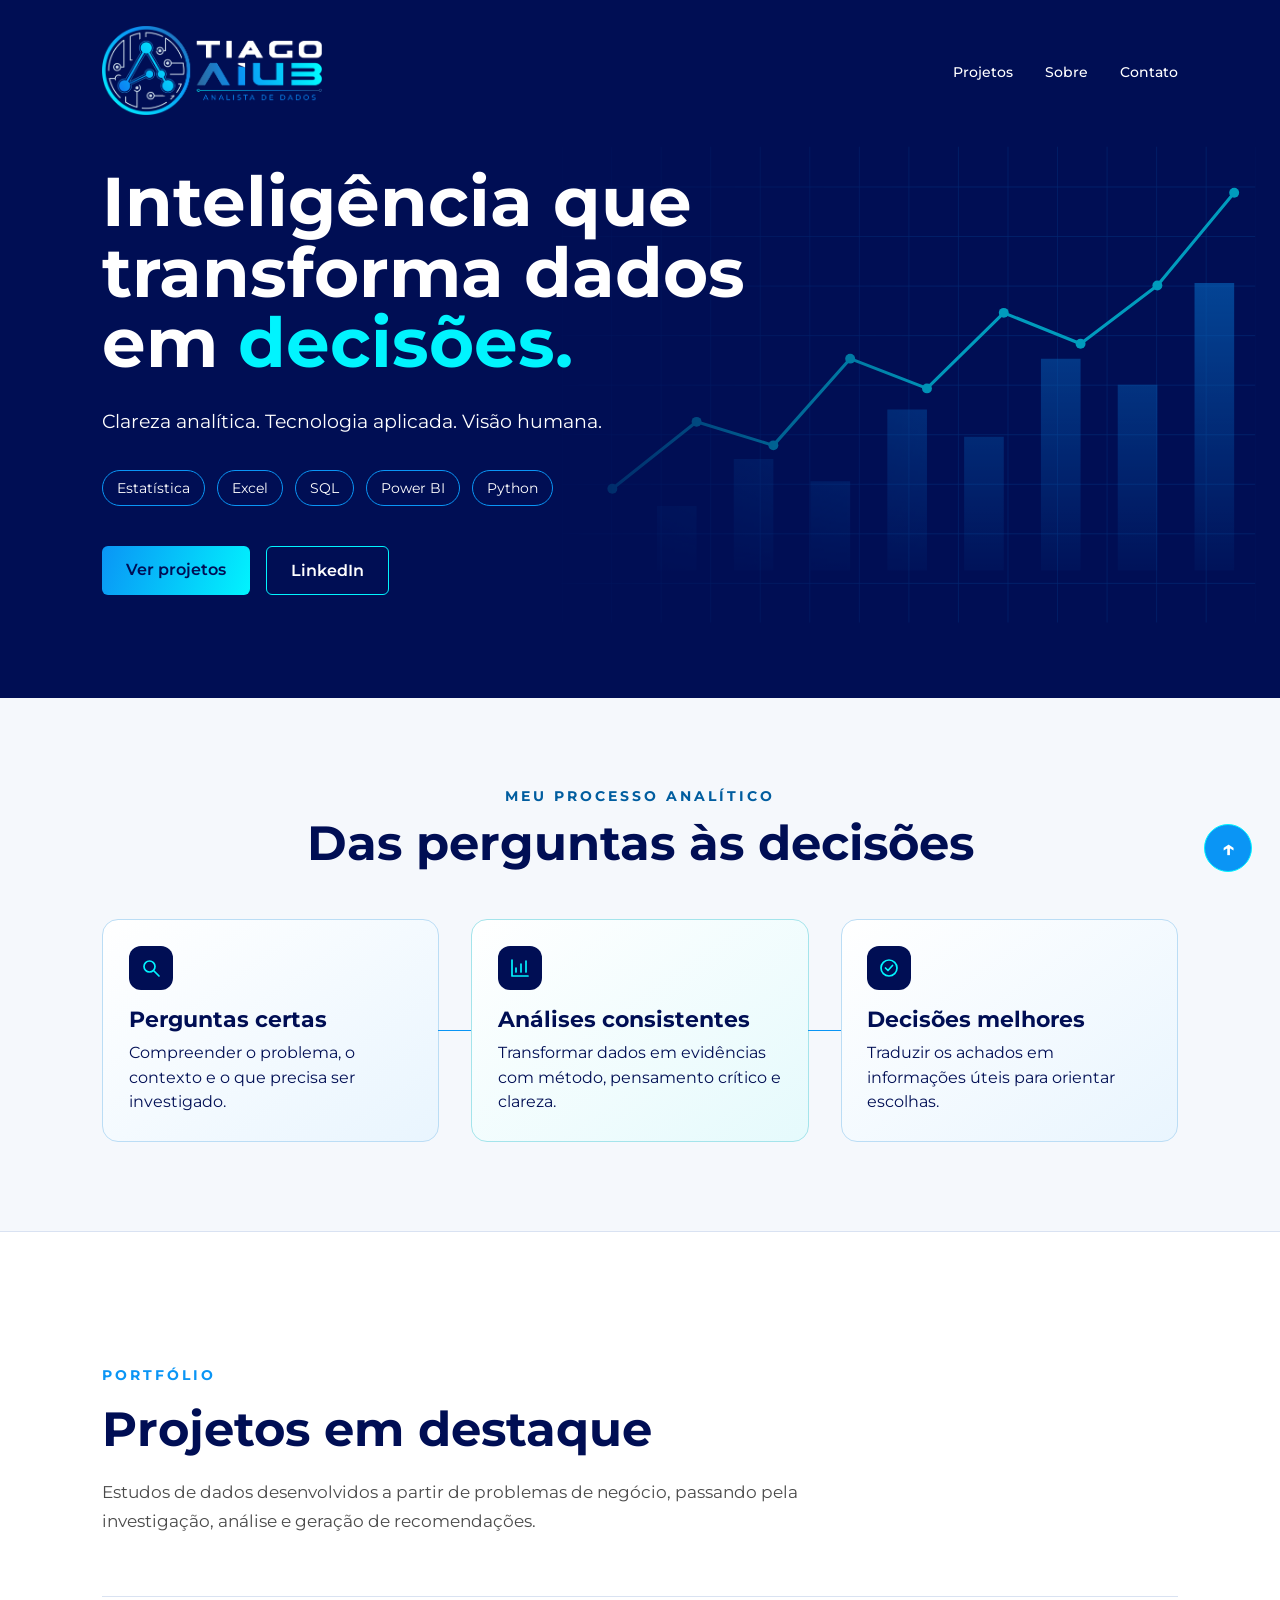
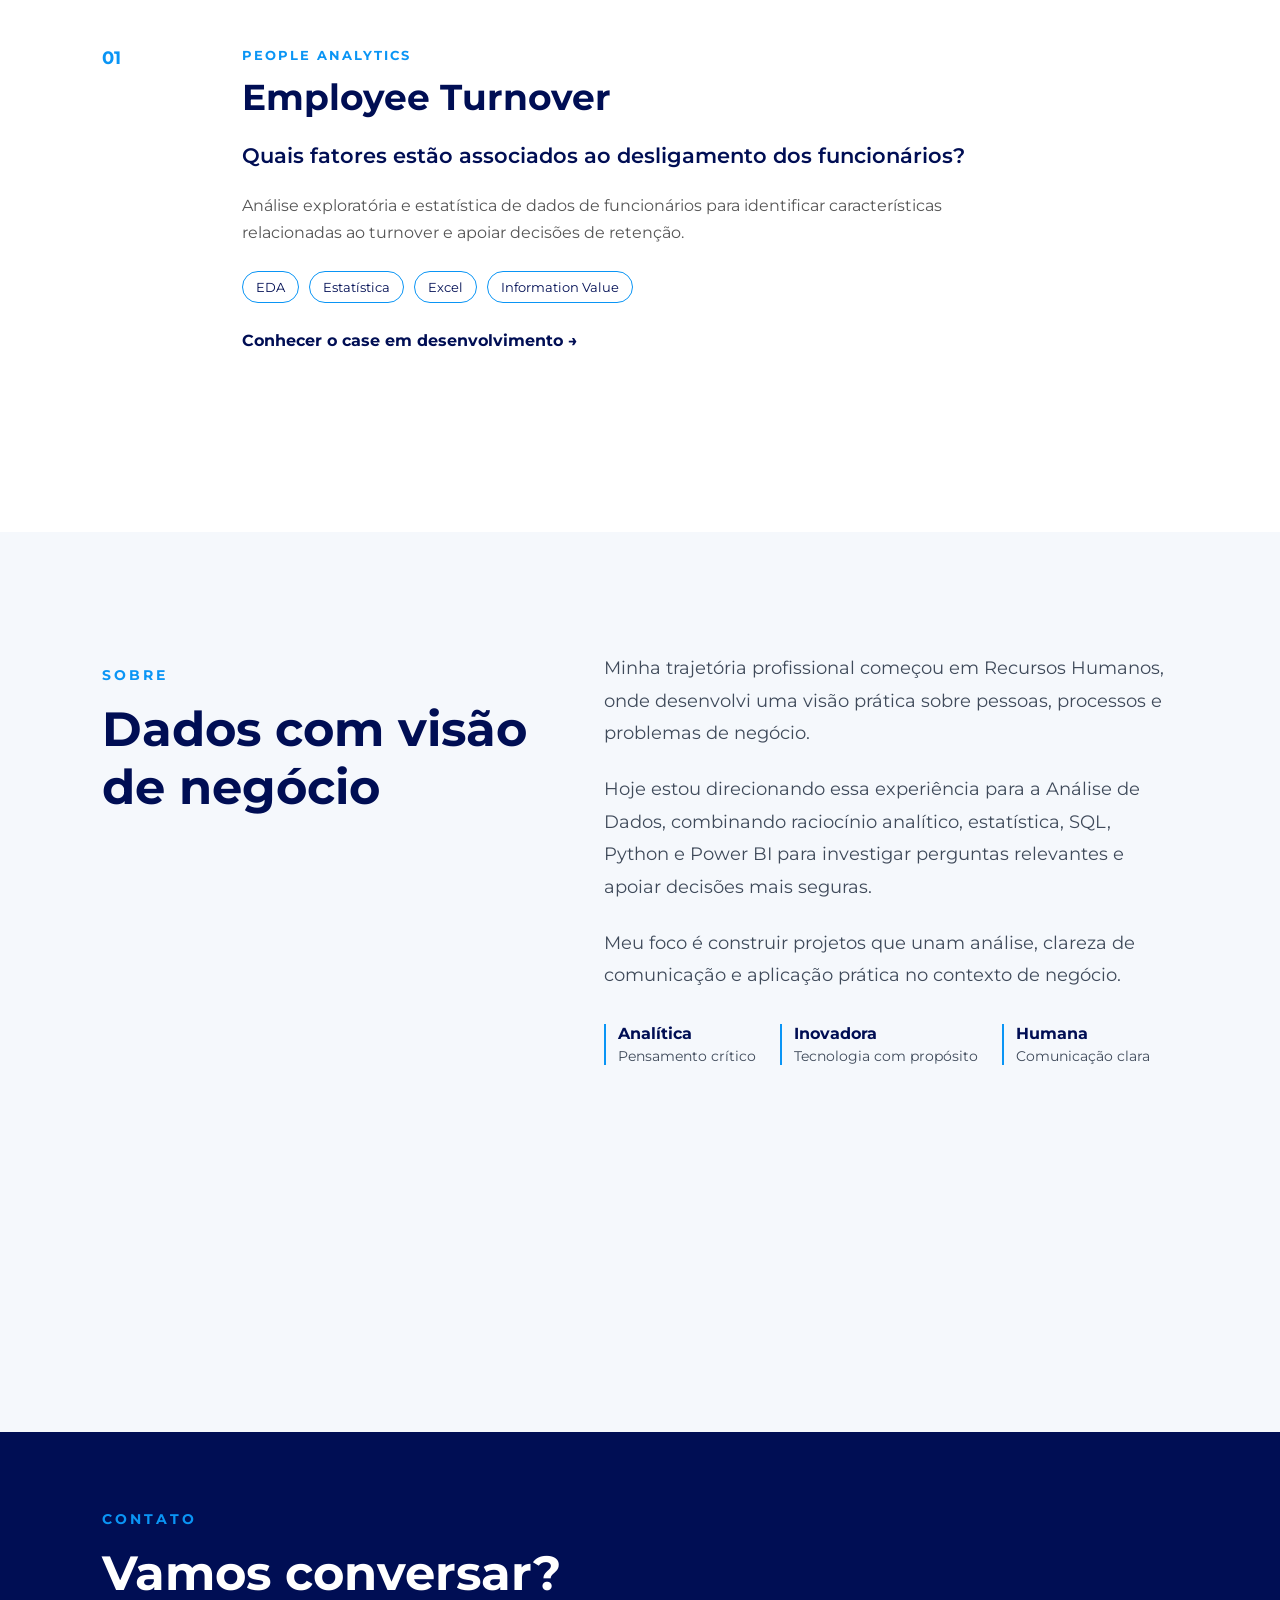
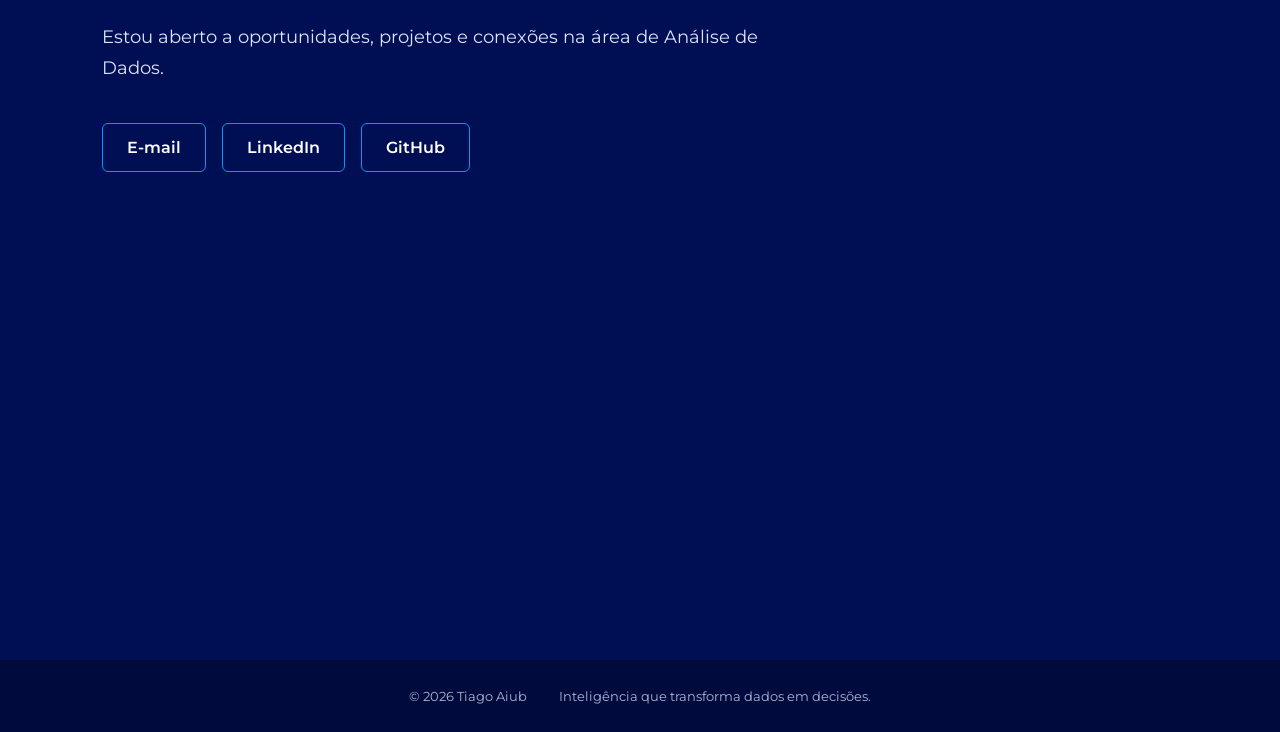
==== commit f3be0cbe: "Simplifica o hero no celular" ====
--- a/index.html
+++ b/index.html
@@ -63,10 +63,6 @@
     </svg>
 
     <div class="hero-content">
-
-        <p class="hero-label">
-            Analista de Dados
-        </p>
 
         <h1>
             Inteligência que transforma dados em <span>decisões.</span>
--- a/css/style.css
+++ b/css/style.css
@@ -84,15 +84,6 @@
     margin: 0 auto;
 }
 
-.hero-label {
-    color: #01F4FE;
-    font-size: 14px;
-    font-weight: 600;
-    letter-spacing: 3px;
-    text-transform: uppercase;
-    margin-bottom: 20px;
-}
-
 .hero h1 {
     max-width: 15ch;
     font-size: clamp(3rem, 5.4vw, 4.75rem);
@@ -555,16 +546,7 @@
     }
 
     .hero-chart {
-        inset: auto -8% 0 auto;
-        width: min(110%, 580px);
-        opacity: 0.19;
-        transform: none;
-    }
-
-    .hero-label {
-        font-size: 12px;
-        letter-spacing: 2.2px;
-        margin: 0 0 18px;
+        display: none;
     }
 
     .hero h1 {
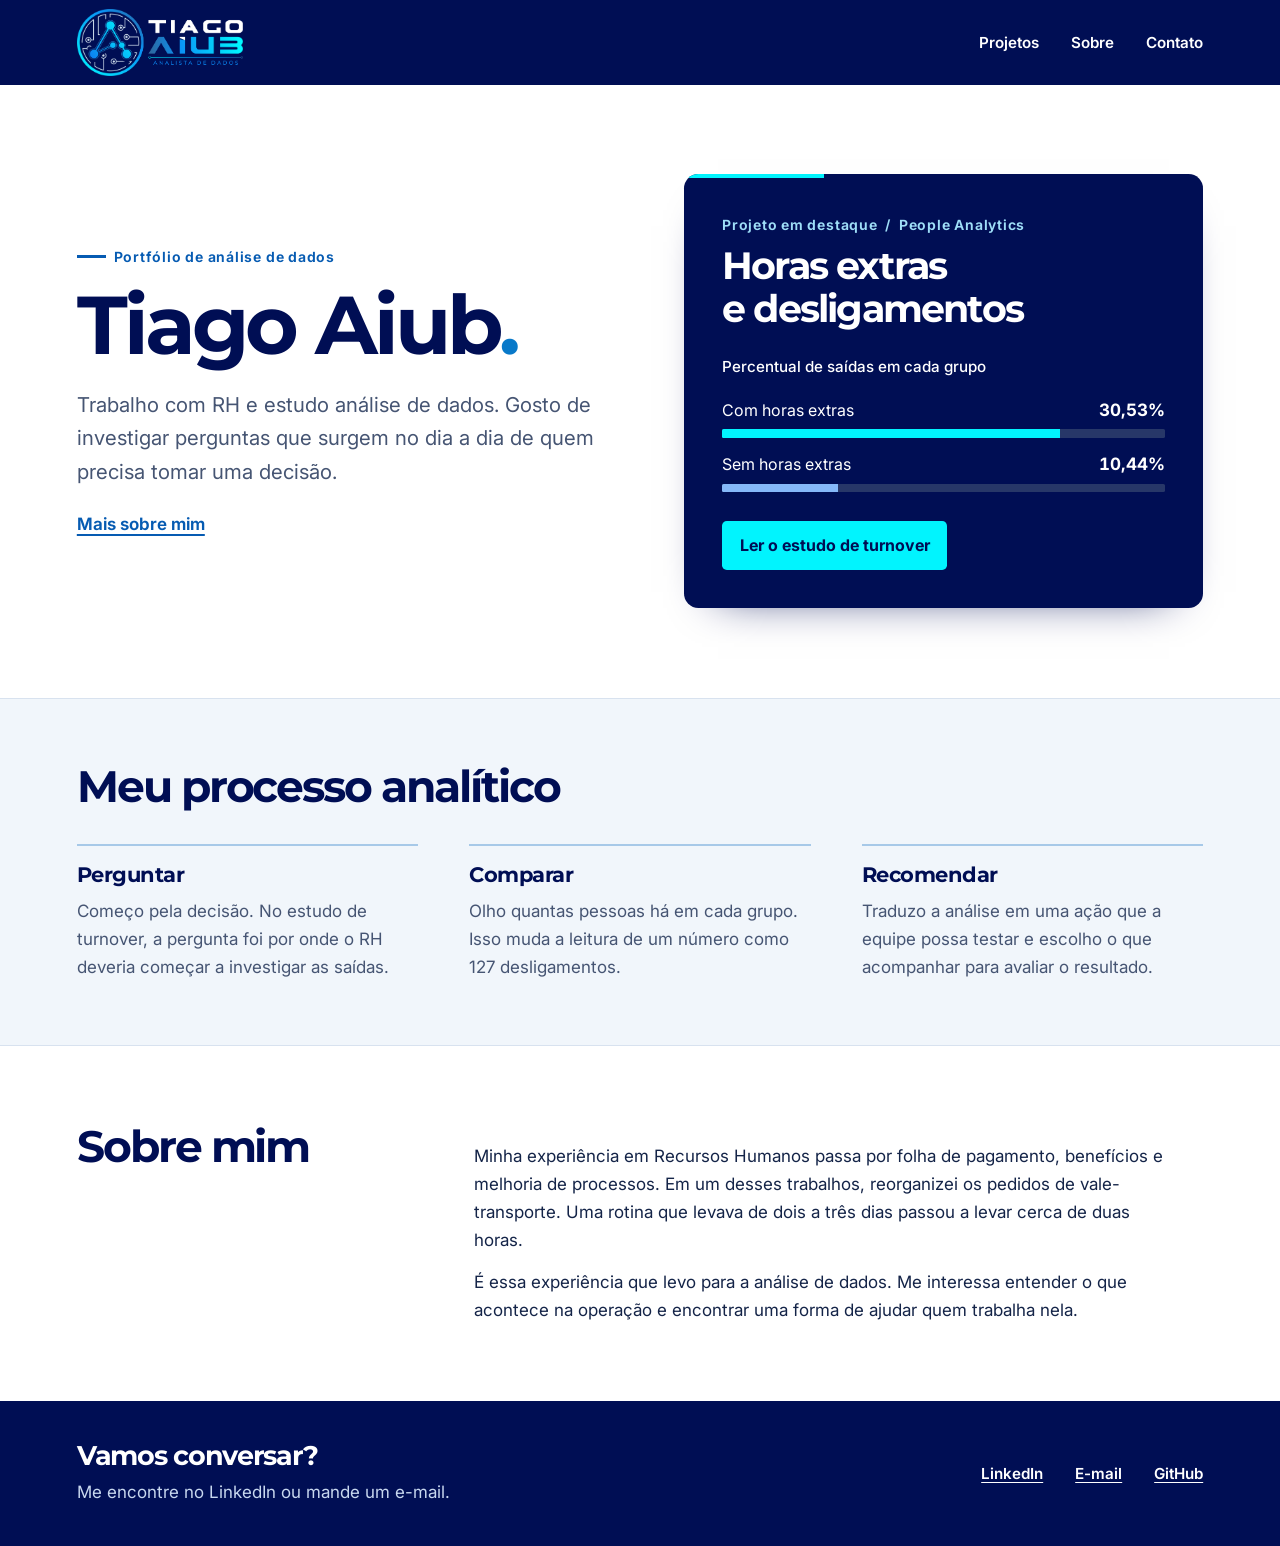
==== commit 237f62c3: "Apresenta o portfólio e conclui o estudo de turnover" ====
--- a/index.html
+++ b/index.html
@@ -1,309 +1,67 @@
-<!DOCTYPE html>
-<html lang="pt-br">
-<head>
-    <meta charset="UTF-8">
-    <meta name="viewport" content="width=device-width, initial-scale=1.0">
-    <title>Tiago Aiub | Analista de Dados</title>
-
-    <link rel="preconnect" href="https://fonts.googleapis.com">
-    <link rel="preconnect" href="https://fonts.gstatic.com" crossorigin>
-    <link href="https://fonts.googleapis.com/css2?family=Montserrat:wght@400;500;600;700&amp;display=swap" rel="stylesheet">
-    
-    <link rel="stylesheet" href="css/style.css">
-</head>
-
-<body id="topo">
-<div class="hero-shell">
-    <header class="site-header">
-
-    <div class="header-container">
-
-        <a href="#" class="brand">
-            <img src="logo-tiago-aiub.png" alt="Tiago Aiub - Analista de Dados">
-        </a>
-
-        <nav class="nav-menu">
-            <a href="#projetos">Projetos</a>
-            <a href="#sobre">Sobre</a>
-            <a href="#contato">Contato</a>
-        </nav>
-
-    </div>
-
-</header>
-    <section class="hero">
-
-    <svg class="hero-chart" viewBox="0 0 620 480" fill="none" aria-hidden="true" focusable="false">
-        <defs>
-            <pattern id="hero-chart-grid" width="40" height="40" patternUnits="userSpaceOnUse">
-                <path d="M0 40V0H40" stroke="#0A95F5" stroke-opacity=".28"/>
-            </pattern>
-            <linearGradient id="hero-chart-bar" x2="0" y2="1" gradientUnits="objectBoundingBox">
-                <stop stop-color="#0A95F5" stop-opacity=".65"/>
-                <stop offset="1" stop-color="#0A95F5" stop-opacity=".06"/>
-            </linearGradient>
-        </defs>
-        <path d="M40 48H600V432H40z" fill="url(#hero-chart-grid)"/>
-        <path d="M117 390v-52h32v52z M179 390v-90h32v90z M241 390v-72h32v72z
-                 M303 390V260h32v130z M365 390V282h32v108z M427 390V219h32v171z
-                 M489 390V240h32v150z M551 390V158h32v232z" fill="url(#hero-chart-bar)"/>
-        <path d="m81 324 68-54 62 19 62-70 62 24 62-61 62 25 62-47 62-75"
-              stroke="#01F4FE" stroke-width="2.5" stroke-linecap="round" stroke-linejoin="round"/>
-        <g fill="#01F4FE">
-            <circle cx="81" cy="324" r="4"/>
-            <circle cx="149" cy="270" r="4"/>
-            <circle cx="211" cy="289" r="4"/>
-            <circle cx="273" cy="219" r="4"/>
-            <circle cx="335" cy="243" r="4"/>
-            <circle cx="397" cy="182" r="4"/>
-            <circle cx="459" cy="207" r="4"/>
-            <circle cx="521" cy="160" r="4"/>
-            <circle cx="583" cy="85" r="4"/>
-        </g>
-    </svg>
-
-    <div class="hero-content">
-
-        <h1>
-            Inteligência que transforma dados em <span>decisões.</span>
-        </h1>
-
-        <p class="hero-description">
-            Clareza analítica. Tecnologia aplicada. Visão humana.
-        </p>
-
-        <div class="hero-tools">
-            <span>Estatística</span>
-            <span>Excel</span>
-            <span>SQL</span>
-            <span>Power BI</span>
-            <span>Python</span>
-        </div>
-
-        <div class="hero-buttons">
-
-            <a href="#projetos" class="btn-primary">
-                Ver projetos
-            </a>
-
-            <a href="https://www.linkedin.com/in/tiago-aiub" target="_blank" rel="noopener noreferrer" class="btn-secondary">
-                LinkedIn
-            </a>
-
-        </div>
-
-    </div>
-
-  </section>
-</div>
-<section class="process" aria-labelledby="process-title">
-    <div class="process-container">
-        <header class="process-heading">
-            <p class="section-label">Meu processo analítico</p>
-            <h2 id="process-title">Das perguntas às decisões</h2>
-        </header>
-
-        <ol class="process-steps" role="list">
-            <li class="process-step">
-                <svg class="process-icon" viewBox="0 0 24 24" fill="none" stroke="currentColor"
-                     stroke-width="1.7" stroke-linecap="round" stroke-linejoin="round"
-                     aria-hidden="true" focusable="false">
-                    <circle cx="10.5" cy="10.5" r="5.5"/><path d="m15 15 5 5"/>
-                </svg>
-                <div>
-                    <h3>Perguntas certas</h3>
-                    <p>Compreender o problema, o contexto e o que precisa ser investigado.</p>
-                </div>
-            </li>
-            <li class="process-step">
-                <svg class="process-icon" viewBox="0 0 24 24" fill="none" stroke="currentColor"
-                     stroke-width="1.7" stroke-linecap="round" stroke-linejoin="round"
-                     aria-hidden="true" focusable="false">
-                    <path d="M4 4v16h16M8 16v-4m5 4V8m5 8V5"/>
-                </svg>
-                <div>
-                    <h3>Análises consistentes</h3>
-                    <p>Transformar dados em evidências com método, pensamento crítico e clareza.</p>
-                </div>
-            </li>
-            <li class="process-step">
-                <svg class="process-icon" viewBox="0 0 24 24" fill="none" stroke="currentColor"
-                     stroke-width="1.7" stroke-linecap="round" stroke-linejoin="round"
-                     aria-hidden="true" focusable="false">
-                    <circle cx="12" cy="12" r="8"/><path d="m8.5 12 2.5 2.5 4.5-5"/>
-                </svg>
-                <div>
-                    <h3>Decisões melhores</h3>
-                    <p>Traduzir os achados em informações úteis para orientar escolhas.</p>
-                </div>
-            </li>
-        </ol>
-    </div>
-</section>
-
-<section id="projetos" class="projects">
-
-    <div class="projects-container">
-
-        <p class="section-label">
-            PORTFÓLIO
-        </p>
-
-        <h2>
-            Projetos em destaque
-        </h2>
-
-        <p class="section-description">
-            Estudos de dados desenvolvidos a partir de problemas de negócio,
-            passando pela investigação, análise e geração de recomendações.
-        </p>
-
-        <div class="project-card">
-
-            <div class="project-number">
-                01
-            </div>
-
-            <div class="project-content">
-
-                <p class="project-category">
-                    PEOPLE ANALYTICS
-                </p>
-
-                <h3>
-                    Employee Turnover
-                </h3>
-
-                <p class="project-question">
-                    Quais fatores estão associados ao desligamento dos funcionários?
-                </p>
-
-                <p class="project-description">
-                    Análise exploratória e estatística de dados de funcionários
-                    para identificar características relacionadas ao turnover
-                    e apoiar decisões de retenção.
-                </p>
-
-                <div class="project-tools">
-                    <span>EDA</span>
-                    <span>Estatística</span>
-                    <span>Excel</span>
-                    <span>Information Value</span>
-                </div>
-
-                <a href="projetos/employee-turnover.html" class="project-link">
-                    Conhecer o case em desenvolvimento →
-                </a>
-
-            </div>
-
-        </div>
-
-    </div>
-
-</section>
-
-<section id="sobre" class="about">
-
-    <div class="about-container">
-
-        <div class="about-intro">
-            <p class="section-label">
-                SOBRE
-            </p>
-
-            <h2>
-                Dados com visão de negócio
-            </h2>
-        </div>
-
-        <div class="about-content">
-
-            <p class="about-text">
-                Minha trajetória profissional começou em Recursos Humanos, onde desenvolvi
-                uma visão prática sobre pessoas, processos e problemas de negócio.
-            </p>
-
-            <p class="about-text">
-                Hoje estou direcionando essa experiência para a Análise de Dados,
-                combinando raciocínio analítico, estatística, SQL, Python e Power BI
-                para investigar perguntas relevantes e apoiar decisões mais seguras.
-            </p>
-
-            <p class="about-text">
-                Meu foco é construir projetos que unam análise, clareza de comunicação
-                e aplicação prática no contexto de negócio.
-            </p>
-
-            <ul class="about-pillars" role="list">
-                <li><strong>Analítica</strong><span>Pensamento crítico</span></li>
-                <li><strong>Inovadora</strong><span>Tecnologia com propósito</span></li>
-                <li><strong>Humana</strong><span>Comunicação clara</span></li>
-            </ul>
-
-        </div>
-
-    </div>
-
-</section>
-
-<div id="contato" class="contact-shell">
-<section class="contact">
-
-    <div class="contact-container">
-
-        <p class="section-label">
-            CONTATO
-        </p>
-
-        <h2>
-            Vamos conversar?
-        </h2>
-
-        <p class="contact-description">
-            Estou aberto a oportunidades, projetos e conexões na área de Análise de Dados.
-        </p>
-
-        <div class="contact-links">
-
-            <a href="mailto:aiub.tiago@gmail.com" class="contact-link">
-                E-mail
-            </a>
-
-            <a href="https://www.linkedin.com/in/tiago-aiub" target="_blank" class="contact-link">
-                LinkedIn
-            </a>
-
-            <a href="https://github.com/tiagoaiub" target="_blank" class="contact-link">
-                GitHub
-            </a>
-
-        </div>
-
-    </div>
-
-</section>
-
-<footer class="footer">
-
-    <div class="footer-container">
-
-        <p>
-            © 2026 Tiago Aiub
-        </p>
-
-        <p>
-            Inteligência que transforma dados em decisões.
-        </p>
-
-    </div>
-
+<!doctype html>
+<html lang="pt-BR">
+<head>
+  <meta charset="utf-8">
+  <meta name="viewport" content="width=device-width, initial-scale=1">
+  <meta name="description" content="Projetos de Tiago Aiub sobre dados, pessoas e processos. Conheça o estudo de turnover e as perguntas que ele levantou para o RH.">
+  <title>Tiago Aiub | Portfólio de análise de dados</title>
+  <link rel="preconnect" href="https://fonts.googleapis.com">
+  <link rel="preconnect" href="https://fonts.gstatic.com" crossorigin>
+  <link href="https://fonts.googleapis.com/css2?family=Inter:wght@400;500;600;700&amp;family=Montserrat:wght@600;700&amp;display=swap" rel="stylesheet">
+  <link rel="stylesheet" href="css/style.css">
+</head>
+<body id="topo">
+<a class="skip" href="#conteudo">Pular para o conteúdo</a>
+<header class="masthead">
+  <div class="wrap mast">
+    <a href="#topo" class="brand"><img src="logo-tiago-aiub.png" width="946" height="381" alt="Tiago Aiub — início"></a>
+    <nav aria-label="Principal">
+      <a href="#projetos">Projetos</a>
+      <a href="#sobre">Sobre</a>
+      <a href="#contato">Contato</a>
+    </nav>
+  </div>
+</header>
+<main id="conteudo">
+  <div class="wrap lead-grid">
+    <section class="intro" aria-labelledby="nome">
+      <p class="eyebrow"><span class="mark" aria-hidden="true"></span>Portfólio de análise de dados</p>
+      <h1 id="nome">Tiago Aiub<span class="dot">.</span></h1>
+      <p class="lead">Trabalho com RH e estudo análise de dados. Gosto de investigar perguntas que surgem no dia a dia de quem precisa tomar uma decisão.</p>
+      <a class="text-link" href="#sobre">Mais sobre mim</a>
+    </section>
+    <article id="projetos" class="feature" aria-labelledby="destaque">
+      <p class="eyebrow">Projeto em destaque <span aria-hidden="true">/</span> People Analytics</p>
+      <h2 id="destaque">Horas extras e desligamentos</h2>
+      <figure class="comparison">
+  <figcaption>Percentual de saídas em cada grupo</figcaption>
+  <div class="plot-row"><span>Com horas extras</span><strong>30,53%</strong><div class="track" aria-hidden="true"><i style="width:76.325%"></i></div></div>
+  <div class="plot-row"><span>Sem horas extras</span><strong>10,44%</strong><div class="track" aria-hidden="true"><i style="width:26.1%"></i></div></div>
+</figure>
+      <a class="button" href="projetos/employee-turnover.html">Ler o estudo de turnover</a>
+    </article>
+  </div>
+  <section class="process">
+    <div class="wrap">
+      <h2>Meu processo analítico</h2>
+      <div class="steps">
+        <div><h3>Perguntar</h3><p>Começo pela decisão. No estudo de turnover, a pergunta foi por onde o RH deveria começar a investigar as saídas.</p></div>
+        <div><h3>Comparar</h3><p>Olho quantas pessoas há em cada grupo. Isso muda a leitura de um número como 127 desligamentos.</p></div>
+        <div><h3>Recomendar</h3><p>Traduzo a análise em uma ação que a equipe possa testar e escolho o que acompanhar para avaliar o resultado.</p></div>
+      </div>
+    </div>
+  </section>
+  <section id="sobre" class="wrap about">
+    <h2>Sobre mim</h2>
+    <div><p>Minha experiência em Recursos Humanos passa por folha de pagamento, benefícios e melhoria de processos. Em um desses trabalhos, reorganizei os pedidos de vale-transporte. Uma rotina que levava de dois a três dias passou a levar cerca de duas horas.</p>
+    <p>É essa experiência que levo para a análise de dados. Me interessa entender o que acontece na operação e encontrar uma forma de ajudar quem trabalha nela.</p></div>
+  </section>
+</main>
+<footer id="contato">
+  <div class="wrap footer-grid">
+    <div><h2>Vamos conversar?</h2><p>Me encontre no LinkedIn ou mande um e-mail.</p></div>
+    <div class="contact-links"><a href="https://www.linkedin.com/in/tiago-aiub">LinkedIn</a><a href="mailto:aiub.tiago@gmail.com">E-mail</a><a href="https://github.com/tiagoaiub">GitHub</a></div>
+  </div>
 </footer>
-</div>
-
-<a href="#topo" class="back-to-top" aria-label="Voltar ao topo">
-    ↑
-</a>
-    
-</body>
-</html>
+</body>
+</html>
--- a/css/style.css
+++ b/css/style.css
@@ -1,733 +1,82 @@
-* {
-    box-sizing: border-box;
+:root {
+  color-scheme: light;
+  --navy: #000e54;
+  --ink: #142448;
+  --muted: #465573;
+  --blue: #065bb2;
+  --cyan: #01f4fe;
+  --line: #d8e2ef;
+  --pale: #f1f6fb;
 }
-
-html {
-    scroll-behavior: smooth;
+* { box-sizing: border-box; }
+html { scroll-padding: 1.25rem; }
+body { margin: 0; color: var(--ink); background: white; font: 1.0625rem/1.65 Inter, system-ui, sans-serif; }
+h1, h2, h3 { font-family: Montserrat, system-ui, sans-serif; color: var(--navy); line-height: 1.1; text-wrap: balance; margin: 0; }
+h1, h2 { letter-spacing: -.047em; }
+h2 { font-size: clamp(1.85rem, 3.4vw, 2.8rem); }
+h3 { font-size: 1.3rem; letter-spacing: -.025em; }
+p, figure { margin: 0; }
+a { color: var(--blue); text-underline-offset: .22em; text-decoration-thickness: .09em; }
+a:hover { text-decoration: underline; }
+a:focus-visible { outline: 3px solid #e08312; outline-offset: 4px; }
+.wrap { width: min(76rem, 88%); margin-inline: auto; }
+.skip { position: absolute; transform: translateY(-150%); padding: .65rem 1rem; background: white; z-index: 5; }
+.skip:focus { transform: translateY(0); }
+.masthead, footer { background: var(--navy); color: white; }
+.mast { display: flex; justify-content: space-between; align-items: center; gap: 1rem; padding-block: .55rem; }
+.brand { display: block; line-height: 0; }
+.brand img { width: 10.4rem; height: auto; }
+.mast nav, .contact-links { display: flex; flex-wrap: wrap; gap: clamp(.65rem, 3vw, 2rem); align-items: center; }
+.mast nav a, .contact-links a { color: white; font-weight: 600; font-size: .95rem; padding-block: .5rem; }
+.mast nav a { text-decoration: none; }
+.mast nav a:hover { color: var(--cyan); text-decoration: underline; }
+.lead-grid { display: grid; grid-template-columns: 1.02fr 1fr; gap: clamp(2rem, 6vw, 6rem); align-items: center; padding-block: clamp(3rem, 7vw, 6.75rem); }
+.eyebrow { font-size: .875rem; font-weight: 650; letter-spacing: .055em; color: var(--blue); }
+.eyebrow span:not(.mark) { margin-inline: .25rem; }
+.mark { width: 1.8rem; height: 3px; display: inline-block; margin: 0 .5rem .23rem 0; background: var(--blue); }
+.intro h1 { font-size: clamp(3.2rem, 6.4vw, 6rem); margin-block: .75rem 1.1rem; }
+.dot { color: #0879c9; }
+.lead { max-width: 48ch; font-size: clamp(1.13rem, 1.6vw, 1.35rem); color: var(--muted); }
+.text-link { display: inline-block; margin-top: 1.3rem; font-weight: 650; }
+.feature { position: relative; overflow: hidden; border-radius: .9rem; padding: clamp(1.5rem, 3vw, 2.85rem); background: var(--navy); box-shadow: 0 18px 45px -34px #000e54; color: white; }
+.feature::before { content: ""; position: absolute; top: 0; left: 0; width: 27%; height: 4px; background: var(--cyan); }
+.feature .eyebrow { color: #9edef8; }
+.feature h2 { color: white; font-size: clamp(1.8rem, 3vw, 2.7rem); margin-block: .6rem 1.5rem; }
+.comparison figcaption { font-size: .95rem; font-weight: 500; margin-bottom: 1.05rem; }
+.plot-row { display: grid; grid-template-columns: 1fr auto; gap: .32rem 1rem; align-items: baseline; margin-top: .8rem; }
+.plot-row span { font-size: 1rem; }
+.plot-row strong { font-variant-numeric: tabular-nums; }
+.track { grid-column: 1 / -1; height: .55rem; background: #273768; border-radius: .1rem; overflow: hidden; }
+.track i { display: block; height: 100%; background: var(--cyan); }
+.plot-row:last-child i { background: #85b8f9; }
+.button { display: inline-block; margin-top: 1.8rem; padding: .7rem 1.1rem; font-weight: 700; font-size: 1rem; color: var(--navy); background: var(--cyan); border-radius: .3rem; text-decoration: none; }
+.process { padding-block: clamp(2.5rem, 5vw, 4.5rem); background: var(--pale); border-block: 1px solid var(--line); }
+.steps { display: grid; grid-template-columns: repeat(3, 1fr); gap: clamp(1.5rem, 4vw, 3.5rem); margin-top: 2.1rem; }
+.steps > div { padding-top: 1.1rem; border-top: 2px solid #a7c9e8; }
+.steps p { color: var(--muted); margin-top: .65rem; }
+.about, .footer-grid { display: grid; grid-template-columns: 1fr 2fr; gap: 2rem; align-items: baseline; }
+.about { padding-block: clamp(3rem, 6vw, 5.75rem); }
+.about p { max-width: 63ch; }
+.about p + p { margin-top: .85rem; }
+.footer-grid { grid-template-columns: 1.5fr 1fr; padding-block: 2.5rem; align-items: center; }
+footer h2 { color: white; font-size: 1.7rem; }
+footer p { color: #c8d8ef; margin-top: .45rem; }
+.contact-links { justify-content: flex-end; }
+@media (max-width: 52rem) {
+  .lead-grid, .about, .footer-grid { grid-template-columns: 1fr; }
+  .intro { max-width: 39rem; }
+  .lead-grid { gap: 2rem; }
+  .steps { grid-template-columns: 1fr; gap: 1.2rem; }
+  .steps p { max-width: 59ch; }
+  .contact-links { justify-content: flex-start; }
+  .about, .footer-grid { gap: 1.25rem; }
 }
-
-body {
-    margin: 0;
-    background-color: #000E54;
-    color: #FFFFFF;
-    font-family: "Montserrat", sans-serif;
-    overflow-x: hidden;
+@media (max-width: 35rem) {
+  .wrap { width: calc(100% - 2.25rem); }
+  .brand img { width: clamp(6rem, 24vw, 8rem); }
+  .mast { gap: .5rem; }
+  .mast nav { gap: .68rem; }
+  .mast nav a { font-size: .875rem; }
+  .lead-grid { padding-block: 2.5rem; }
+  .feature { padding: 1.3rem; }
 }
-
-.hero-shell {
-    background-color: #000E54;
-}
-
-.site-header {
-   position: absolute;
-    top: 0;
-    left: 0;
-    width: 100%;
-    padding: 26px 8%;
-    z-index: 10;
-}
-
-.header-container {
-    max-width: 1300px;
-    margin: 0 auto;
-    display: flex;
-    justify-content: space-between;
-    align-items: center;
-}
-
-.brand img {
-    width: 220px;
-    height: auto;
-}
-
-.nav-menu {
-    display: flex;
-    gap: 32px;
-}
-
-.nav-menu a {
-    color: #FFFFFF;
-    text-decoration: none;
-    font-size: 14px;
-    font-weight: 500;
-    transition: 0.3s;
-}
-
-.nav-menu a:hover {
-    color: #01F4FE;
-}
-
-.hero {
-    position: relative;
-    isolation: isolate;
-    overflow: hidden;
-    display: flex;
-    align-items: center;
-    padding: clamp(144px, 13vw, 190px) 8% clamp(64px, 8vw, 112px);
-}
-
-.hero-chart {
-    position: absolute;
-    z-index: -1;
-    inset: 50% 0 auto auto;
-    width: min(60%, 850px);
-    height: auto;
-    transform: translateY(-44%);
-    opacity: 0.62;
-    mask-image: linear-gradient(to right, transparent, #000 58%);
-    pointer-events: none;
-}
-
-.hero-content {
-    width: 100%;
-    max-width: 1300px;
-    margin: 0 auto;
-}
-
-.hero h1 {
-    max-width: 15ch;
-    font-size: clamp(3rem, 5.4vw, 4.75rem);
-    line-height: 1.02;
-    margin: 0 0 28px 0;
-}
-
-.hero h1 span {
-    color: #01F4FE;
-}
-
-.hero-description {
-    font-size: 19px;
-    line-height: 1.7;
-    max-width: 720px;
-    margin: 0 0 32px;
-}
-
-.hero-tools {
-    display: flex;
-    gap: 12px;
-    flex-wrap: wrap;
-    margin-bottom: 40px;
-}
-
-.hero-tools span {
-    border: 1px solid #0A95F5;
-    padding: 8px 14px;
-    border-radius: 20px;
-    font-size: 14px;
-}
-
-.hero-buttons {
-    display: flex;
-    flex-wrap: wrap;
-    gap: 16px;
-}
-
-.btn-primary,
-.btn-secondary {
-    text-decoration: none;
-    padding: 14px 24px;
-    border-radius: 6px;
-    font-weight: 600;
-    transition: background-color 180ms ease, color 180ms ease;
-}
-
-.btn-primary {
-    background: linear-gradient(110deg, #0A95F5, #01F4FE);
-    color: #000E54;
-}
-
-.btn-secondary {
-    border: 1px solid #01F4FE;
-    color: #FFFFFF;
-}
-
-.btn-primary:hover,
-.btn-secondary:hover {
-    background: #01F4FE;
-    color: #000E54;
-}
-
-a:focus-visible {
-    outline: 2px solid currentColor;
-    outline-offset: 4px;
-}
-
-.hero-buttons a:focus-visible {
-    outline-color: #01F4FE;
-}
-
-.process {
-    padding: clamp(56px, 7vw, 96px) 8%;
-    background: #F5F8FC;
-    color: #000E54;
-    border-bottom: 1px solid #D9E2F2;
-}
-
-.process-container {
-    max-width: 1300px;
-    margin: 0 auto;
-}
-
-.process-heading {
-    margin-bottom: clamp(28px, 4vw, 48px);
-    text-align: center;
-}
-
-.process .section-label {
-    margin: 0 0 12px;
-    color: #005D9F;
-    text-transform: uppercase;
-}
-
-.process h2 {
-    margin: 0;
-    font-size: clamp(2rem, 4vw, 3rem);
-    line-height: 1.12;
-}
-
-.process-steps {
-    display: grid;
-    grid-template-columns: repeat(3, minmax(0, 1fr));
-    gap: 32px;
-    margin: 0;
-    padding: 0;
-    list-style: none;
-}
-
-.process-step {
-    position: relative;
-    display: grid;
-    align-content: start;
-    gap: 16px;
-    padding: clamp(18px, 2vw, 28px);
-    border: 1px solid #BBDDF5;
-    border-radius: 16px;
-    background: linear-gradient(145deg, #FFFFFF, #E9F5FE);
-}
-
-.process-step:nth-child(2) {
-    border-color: #A4E4EB;
-    background: linear-gradient(145deg, #FFFFFF, #E5FAFC);
-}
-
-.process-step:not(:last-child)::after {
-    content: "";
-    position: absolute;
-    top: 50%;
-    left: 100%;
-    width: 34px;
-    border-top: 1px solid #0A95F5;
-}
-
-.process-icon {
-    width: 44px;
-    height: 44px;
-    padding: 10px;
-    border-radius: 12px;
-    background: #000E54;
-    color: #01F4FE;
-}
-
-.process-step h3 {
-    margin: 0 0 8px;
-    font-size: clamp(1.125rem, 1.7vw, 1.375rem);
-    line-height: 1.25;
-}
-
-.process-step p {
-    margin: 0;
-    line-height: 1.55;
-}
-
-.projects,
-.about {
-    min-height: 100vh;
-}
-
-.projects {
-    background-color: #FFFFFF;
-    color: #000E54;
-    padding: 120px 8%;
-}
-
-.projects-container {
-    max-width: 1300px;
-    margin: 0 auto;
-}
-
-.section-label {
-    color: #0A95F5;
-    font-size: 14px;
-    font-weight: 700;
-    letter-spacing: 3px;
-    margin-bottom: 16px;
-}
-
-.projects h2 {
-    font-size: 48px;
-    margin: 0 0 20px 0;
-}
-
-.section-description {
-    max-width: 720px;
-    font-size: 17px;
-    line-height: 1.7;
-    color: #4A4A4A;
-    margin-bottom: 60px;
-}
-
-.project-card {
-    display: grid;
-    grid-template-columns: 100px 1fr;
-    gap: 40px;
-
-    border-top: 1px solid #D9E2F2;
-
-    padding: 50px 0;
-}
-
-.project-number {
-    color: #0A95F5;
-    font-size: 18px;
-    font-weight: 700;
-}
-
-.project-content {
-    max-width: 780px;
-}
-
-.project-category {
-    color: #0A95F5;
-    font-size: 13px;
-    font-weight: 700;
-    letter-spacing: 2px;
-    margin: 0 0 12px 0;
-}
-
-.project-content h3 {
-    font-size: 36px;
-    margin: 0 0 15px 0;
-}
-
-.project-question {
-    font-size: 21px;
-    font-weight: 600;
-    line-height: 1.5;
-    margin-bottom: 20px;
-}
-
-.project-description {
-    color: #555555;
-    line-height: 1.7;
-    margin-bottom: 25px;
-}
-
-.project-tools {
-    display: flex;
-    flex-wrap: wrap;
-    gap: 10px;
-    margin-bottom: 28px;
-}
-
-.project-tools span {
-    border: 1px solid #0A95F5;
-    border-radius: 20px;
-    padding: 7px 13px;
-    font-size: 13px;
-}
-
-.project-link {
-    color: #000E54;
-    font-weight: 700;
-    text-decoration: none;
-}
-
-.project-link:hover {
-    color: #0A95F5;
-}
-
-.about {
-    background-color: #F5F8FC;
-    color: #000E54;
-    padding: 120px 8%;
-}
-
-.about-container {
-    max-width: 1300px;
-    margin: 0 auto;
-    display: grid;
-    grid-template-columns: 1fr 1.3fr;
-    gap: 60px;
-    align-items: start;
-}
-
-.about h2 {
-    font-size: 48px;
-    margin: 0;
-}
-
-.about-content {
-    max-width: 700px;
-}
-
-.about-text {
-    font-size: 18px;
-    line-height: 1.8;
-    color: #3F4A5A;
-    margin: 0 0 24px 0;
-}
-
-.about-pillars {
-    display: flex;
-    flex-wrap: wrap;
-    gap: 16px 24px;
-    margin: 32px 0 0;
-    padding: 0;
-    list-style: none;
-}
-
-.about-pillars li {
-    display: grid;
-    gap: 4px;
-    padding-left: 12px;
-    border-left: 2px solid #0A95F5;
-}
-
-.about-pillars span {
-    color: #3F4A5A;
-    font-size: 0.875rem;
-}
-
-.back-to-top {
-    position: fixed;
-    right: 28px;
-    bottom: 28px;
-
-    width: 48px;
-    height: 48px;
-
-    display: flex;
-    align-items: center;
-    justify-content: center;
-
-    background-color: #0A95F5;
-    color: #FFFFFF;
-
-    text-decoration: none;
-    font-size: 22px;
-    font-weight: 700;
-
-    border-radius: 50%;
-    border: 1px solid #01F4FE;
-
-    transition: 0.3s;
-}
-
-.back-to-top:hover {
-    background-color: #01F4FE;
-    color: #000E54;
-}
-
-.contact-shell {
-    min-height: 100vh;
-    min-height: 100dvh;
-    display: flex;
-    flex-direction: column;
-}
-
-.contact {
-    flex: 1;
-    background-color: #000E54;
-    color: #FFFFFF;
-    padding: 64px 8%;
-}
-
-.contact-container {
-    max-width: 1300px;
-    margin: 0 auto;
-}
-
-.contact h2 {
-    font-size: 48px;
-    margin: 0 0 20px 0;
-}
-
-.contact-description {
-    max-width: 700px;
-    font-size: 18px;
-    line-height: 1.7;
-    margin-bottom: 40px;
-    color: #DCE4F5;
-}
-
-.contact-links {
-    display: flex;
-    gap: 16px;
-    flex-wrap: wrap;
-}
-
-.contact-link {
-    text-decoration: none;
-    color: #FFFFFF;
-
-    border: 1px solid #0A95F5;
-    padding: 14px 24px;
-
-    border-radius: 6px;
-    font-weight: 600;
-
-    transition: 0.3s;
-}
-
-.contact-link:hover {
-    background-color: #0A95F5;
-}
-
-.footer {
-    background-color: #000A3D;
-    color: #AAB6D3;
-    padding: 28px 8%;
-}
-
-.footer-container {
-    max-width: 1300px;
-    margin: 0 auto;
-
-    display: flex;
-    justify-content: center;
-    gap: 32px;
-    flex-wrap: wrap;
-    align-items: center;
-
-    font-size: 13px;
-}
-
-.footer p {
-    margin: 0;
-}
-
-@media (max-width: 768px) {
-
-    .site-header {
-        position: relative;
-        padding: 24px 24px 10px;
-    }
-
-    .header-container {
-        width: 100%;
-        display: block;
-    }
-
-    .brand {
-        display: inline-block;
-    }
-
-    .brand img {
-        width: 205px;
-    }
-
-    .nav-menu {
-        margin-top: 22px;
-        display: flex;
-        gap: 26px;
-        flex-wrap: wrap;
-    }
-
-    .nav-menu a {
-        font-size: 15px;
-    }
-
-    .hero {
-        flex: 1;
-        min-height: auto;
-        display: flex;
-        align-items: flex-start;
-        padding: 28px 24px 48px;
-    }
-
-    .hero-chart {
-        display: none;
-    }
-
-    .hero h1 {
-        font-size: clamp(1.875rem, 8.6vw, 3rem);
-        line-height: 1.06;
-        margin: 0 0 26px;
-    }
-
-    .hero-description {
-        font-size: 16px;
-        line-height: 1.65;
-        margin-bottom: 28px;
-        max-width: none;
-    }
-
-    .hero-tools {
-        gap: 8px;
-        margin-bottom: 30px;
-    }
-
-    .hero-tools span {
-        font-size: 13px;
-        padding: 7px 12px;
-    }
-
-    .hero-buttons {
-        display: grid;
-        grid-template-columns: 1fr 1fr;
-        gap: 12px;
-    }
-
-    .btn-primary,
-    .btn-secondary {
-        width: 100%;
-        padding: 13px 14px;
-        text-align: center;
-        font-size: 14px;
-    }
-
-    .process {
-        padding-inline: 24px;
-    }
-
-    .process-steps {
-        max-width: 520px;
-        margin-inline: auto;
-        grid-template-columns: 1fr;
-        gap: 18px;
-    }
-
-    .process-step {
-        grid-template-columns: auto minmax(0, 1fr);
-        align-items: start;
-    }
-
-    .process-step:not(:last-child)::after {
-        top: 100%;
-        left: 40px;
-        width: 0;
-        height: 20px;
-        border-top: 0;
-        border-left: 1px solid #0A95F5;
-    }
-
-    .projects,
-    .about,
-    .contact {
-        padding: 72px 24px;
-    }
-
-    .contact {
-        padding: 28px 24px;
-    }
-
-    .projects h2,
-    .about h2,
-    .contact h2 {
-        font-size: 34px;
-        line-height: 1.12;
-    }
-
-    .section-description {
-        font-size: 16px;
-        margin-bottom: 40px;
-    }
-
-    .project-card {
-        grid-template-columns: 1fr;
-        gap: 16px;
-        padding: 36px 0 10px;
-    }
-
-    .project-content {
-        max-width: none;
-    }
-
-    .project-content h3 {
-        font-size: 29px;
-    }
-
-    .project-question {
-        font-size: 18px;
-    }
-
-    .project-description {
-        font-size: 15px;
-    }
-
-    .about-container {
-        grid-template-columns: 1fr;
-        gap: 32px;
-    }
-
-    .about-text {
-        font-size: 16px;
-        line-height: 1.7;
-    }
-
-    .contact-description {
-        margin-bottom: 24px;
-        font-size: 16px;
-    }
-
-    .contact-links {
-        flex-direction: column;
-        gap: 12px;
-    }
-
-    .contact-link {
-        width: 100%;
-        text-align: center;
-    }
-
-    .footer {
-        padding: 24px;
-    }
-
-    .footer-container {
-        flex-direction: column;
-        align-items: flex-start;
-        gap: 8px;
-    }
-
-    .back-to-top {
-        width: 44px;
-        height: 44px;
-        right: 18px;
-        bottom: 18px;
-        font-size: 20px;
-    }
-}
-
-@media (max-width: 380px) {
-
-    .nav-menu {
-        gap: 18px;
-    }
-
-    .nav-menu a {
-        font-size: 14px;
-    }
-
-    .hero {
-        padding-top: 24px;
-    }
-
-    .hero-buttons {
-        grid-template-columns: 1fr;
-    }
-}
-
-@media (prefers-reduced-motion: reduce) {
-    html {
-        scroll-behavior: auto;
-    }
-
-    .nav-menu a,
-    .btn-primary,
-    .btn-secondary,
-    .contact-link,
-    .back-to-top {
-        transition: none;
-    }
-}
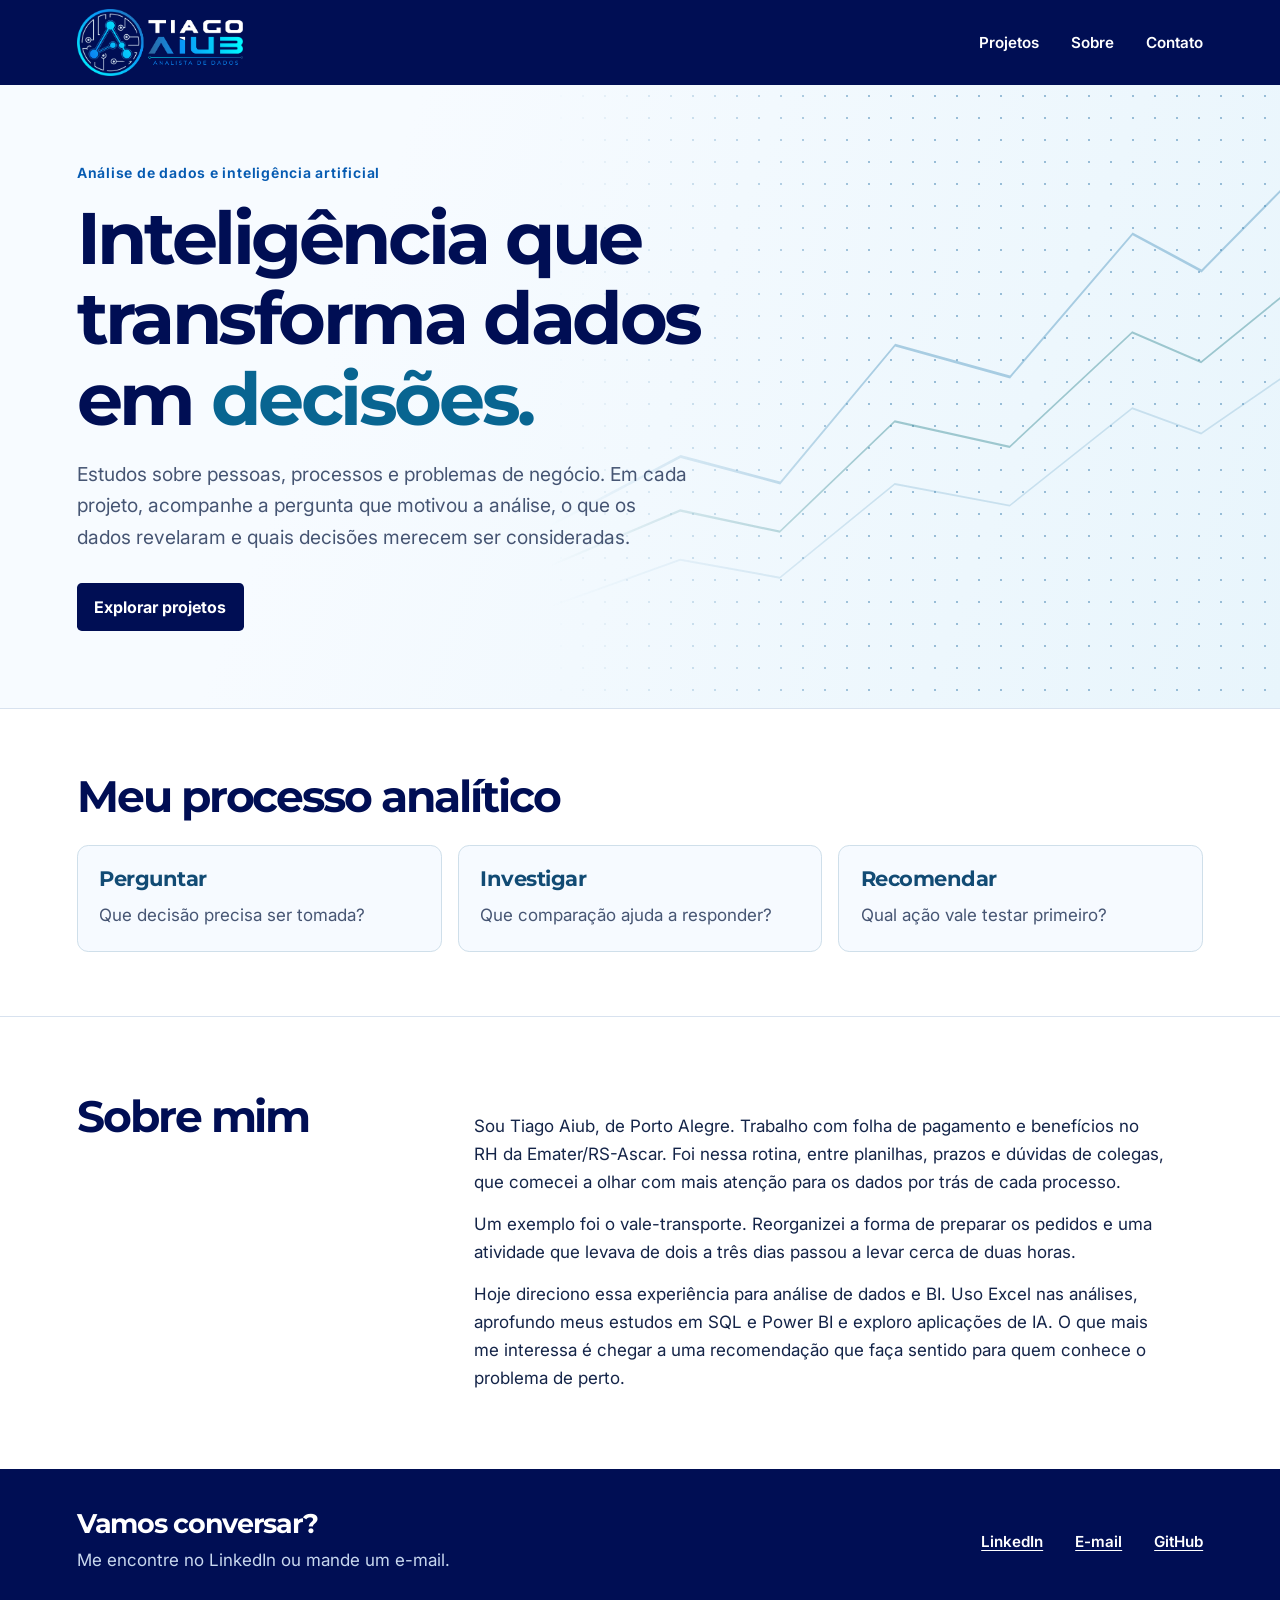
==== commit a61d1e0a: "Organiza a abertura, o processo analítico e a galeria de projetos" ====
--- a/index.html
+++ b/index.html
@@ -4,7 +4,7 @@
   <meta charset="utf-8">
   <meta name="viewport" content="width=device-width, initial-scale=1">
   <meta name="description" content="Projetos de Tiago Aiub sobre dados, pessoas e processos. Conheça o estudo de turnover e as perguntas que ele levantou para o RH.">
-  <title>Tiago Aiub | Portfólio de análise de dados</title>
+  <title>Tiago Aiub | Dados e decisões</title>
   <link rel="preconnect" href="https://fonts.googleapis.com">
   <link rel="preconnect" href="https://fonts.gstatic.com" crossorigin>
   <link href="https://fonts.googleapis.com/css2?family=Inter:wght@400;500;600;700&amp;family=Montserrat:wght@600;700&amp;display=swap" rel="stylesheet">
@@ -16,46 +16,36 @@
   <div class="wrap mast">
     <a href="#topo" class="brand"><img src="logo-tiago-aiub.png" width="946" height="381" alt="Tiago Aiub — início"></a>
     <nav aria-label="Principal">
-      <a href="#projetos">Projetos</a>
+      <a href="projetos/index.html">Projetos</a>
       <a href="#sobre">Sobre</a>
       <a href="#contato">Contato</a>
     </nav>
   </div>
 </header>
 <main id="conteudo">
-  <div class="wrap lead-grid">
-    <section class="intro" aria-labelledby="nome">
-      <p class="eyebrow"><span class="mark" aria-hidden="true"></span>Portfólio de análise de dados</p>
-      <h1 id="nome">Tiago Aiub<span class="dot">.</span></h1>
-      <p class="lead">Trabalho com RH e estudo análise de dados. Gosto de investigar perguntas que surgem no dia a dia de quem precisa tomar uma decisão.</p>
-      <a class="text-link" href="#sobre">Mais sobre mim</a>
-    </section>
-    <article id="projetos" class="feature" aria-labelledby="destaque">
-      <p class="eyebrow">Projeto em destaque <span aria-hidden="true">/</span> People Analytics</p>
-      <h2 id="destaque">Horas extras e desligamentos</h2>
-      <figure class="comparison">
-  <figcaption>Percentual de saídas em cada grupo</figcaption>
-  <div class="plot-row"><span>Com horas extras</span><strong>30,53%</strong><div class="track" aria-hidden="true"><i style="width:76.325%"></i></div></div>
-  <div class="plot-row"><span>Sem horas extras</span><strong>10,44%</strong><div class="track" aria-hidden="true"><i style="width:26.1%"></i></div></div>
-</figure>
-      <a class="button" href="projetos/employee-turnover.html">Ler o estudo de turnover</a>
-    </article>
+<section class="opening">
+  <div class="signals" aria-hidden="true"><i></i><i></i><i></i></div>
+  <div class="wrap opening-copy">
+    <p class="eyebrow">Análise de dados e inteligência artificial</p>
+    <h1>Inteligência que transforma dados em <em>decisões.</em></h1>
+    <p class="lead">Estudos sobre pessoas, processos e problemas de negócio. Em cada projeto, acompanhe a pergunta que motivou a análise, o que os dados revelaram e quais decisões merecem ser consideradas.</p>
+    <a class="button" id="projetos" href="projetos/index.html">Explorar projetos</a>
   </div>
-  <section class="process">
-    <div class="wrap">
-      <h2>Meu processo analítico</h2>
-      <div class="steps">
-        <div><h3>Perguntar</h3><p>Começo pela decisão. No estudo de turnover, a pergunta foi por onde o RH deveria começar a investigar as saídas.</p></div>
-        <div><h3>Comparar</h3><p>Olho quantas pessoas há em cada grupo. Isso muda a leitura de um número como 127 desligamentos.</p></div>
-        <div><h3>Recomendar</h3><p>Traduzo a análise em uma ação que a equipe possa testar e escolho o que acompanhar para avaliar o resultado.</p></div>
-      </div>
-    </div>
-  </section>
-  <section id="sobre" class="wrap about">
-    <h2>Sobre mim</h2>
-    <div><p>Minha experiência em Recursos Humanos passa por folha de pagamento, benefícios e melhoria de processos. Em um desses trabalhos, reorganizei os pedidos de vale-transporte. Uma rotina que levava de dois a três dias passou a levar cerca de duas horas.</p>
-    <p>É essa experiência que levo para a análise de dados. Me interessa entender o que acontece na operação e encontrar uma forma de ajudar quem trabalha nela.</p></div>
-  </section>
+</section>
+<section class="process"><div class="wrap">
+  <h2>Meu processo analítico</h2>
+  <div class="steps">
+    <div><h3>Perguntar</h3><p>Que decisão precisa ser tomada?</p></div>
+    <div><h3>Investigar</h3><p>Que comparação ajuda a responder?</p></div>
+    <div><h3>Recomendar</h3><p>Qual ação vale testar primeiro?</p></div>
+  </div>
+</div></section>
+<section id="sobre" class="wrap about">
+  <h2>Sobre mim</h2>
+  <div><p>Sou Tiago Aiub, de Porto Alegre. Trabalho com folha de pagamento e benefícios no RH da Emater/RS-Ascar. Foi nessa rotina, entre planilhas, prazos e dúvidas de colegas, que comecei a olhar com mais atenção para os dados por trás de cada processo.</p>
+  <p>Um exemplo foi o vale-transporte. Reorganizei a forma de preparar os pedidos e uma atividade que levava de dois a três dias passou a levar cerca de duas horas.</p>
+  <p>Hoje direciono essa experiência para análise de dados e BI. Uso Excel nas análises, aprofundo meus estudos em SQL e Power BI e exploro aplicações de IA. O que mais me interessa é chegar a uma recomendação que faça sentido para quem conhece o problema de perto.</p></div>
+</section>
 </main>
 <footer id="contato">
   <div class="wrap footer-grid">
--- a/css/style.css
+++ b/css/style.css
@@ -80,3 +80,33 @@
   .lead-grid { padding-block: 2.5rem; }
   .feature { padding: 1.3rem; }
 }
+
+.opening { position:relative; isolation:isolate; overflow:hidden; background:linear-gradient(110deg,#f7fbff 28%,#e8f5fc 100%); }
+.opening-copy { position:relative; padding-block:clamp(3rem,6vw,6rem); }
+.opening h1 { max-width:17ch; font-size:clamp(2.65rem,5.7vw,5.1rem); margin:.85rem 0 1.25rem; }
+.opening em { color:#086591; font-style:normal; }
+.opening .lead { max-width:51ch; font-size:clamp(1.05rem,1.5vw,1.22rem); }
+.opening .button { background:var(--navy); color:white; }
+.signals { position:absolute; z-index:-1; inset:0 0 0 43%; background-image:radial-gradient(#98bdd7 1px,transparent 1px); background-size:22px 22px; mask-image:linear-gradient(90deg,transparent,#000 45%); }
+.signals i { position:absolute; inset:5% -5% 10% 0; background:#3989b6; opacity:.39; clip-path:polygon(0 77%,17% 64%,30% 69%,45% 43%,60% 49%,76% 22%,85% 29%,100% 7%,100% 7.55%,85% 29.55%,76% 22.55%,60% 49.55%,45% 43.55%,30% 69.55%,17% 64.55%,0 77.55%); }
+.signals i:nth-child(2) { transform:translateY(13%) scaleY(.8); background:#207d86; }
+.signals i:nth-child(3) { transform:translateY(24%) scaleY(.68); opacity:.2; }
+.process { background:white; }
+.steps { gap:1rem; margin-top:1.5rem; }
+.steps > div { border:1px solid #cfdfea; border-radius:.7rem; padding:1.35rem; background:#f6faff; }
+.steps h3 { color:#124b74; }
+.catalog { padding-block:clamp(2.5rem,5vw,5rem); }
+.catalog h1 { font-size:clamp(2.8rem,5vw,5rem); }
+.catalog section { margin-top:2.5rem; }
+.catalog section h2 { font-size:clamp(1.5rem,3vw,2rem); margin-bottom:1.25rem; }
+.tiles { display:grid; grid-template-columns:repeat(auto-fill,minmax(min(22rem,100%),1fr)); gap:1.5rem; }
+.tile { display:block; overflow:hidden; border-radius:.8rem; border:1px solid var(--line); text-decoration:none; color:var(--ink); }
+.tile:hover { text-decoration:none; border-color:var(--blue); }
+.tile:hover h3 { text-decoration:underline; }
+.cover { background:#081949; padding:1.2rem; color:white; }
+.cover img { display:block; width:100%; height:8rem; object-fit:contain; }
+.cover span { display:block; text-align:center; margin-top:.55rem; font-size:.9rem; }
+.tile-body { padding:1.4rem; }
+.tile-body p { margin:.7rem 0; }
+.tile-body small { color:#205678; font-weight:600; }
+@media(max-width:52rem){.signals { inset:0 0 0 25%; opacity:.28; }}
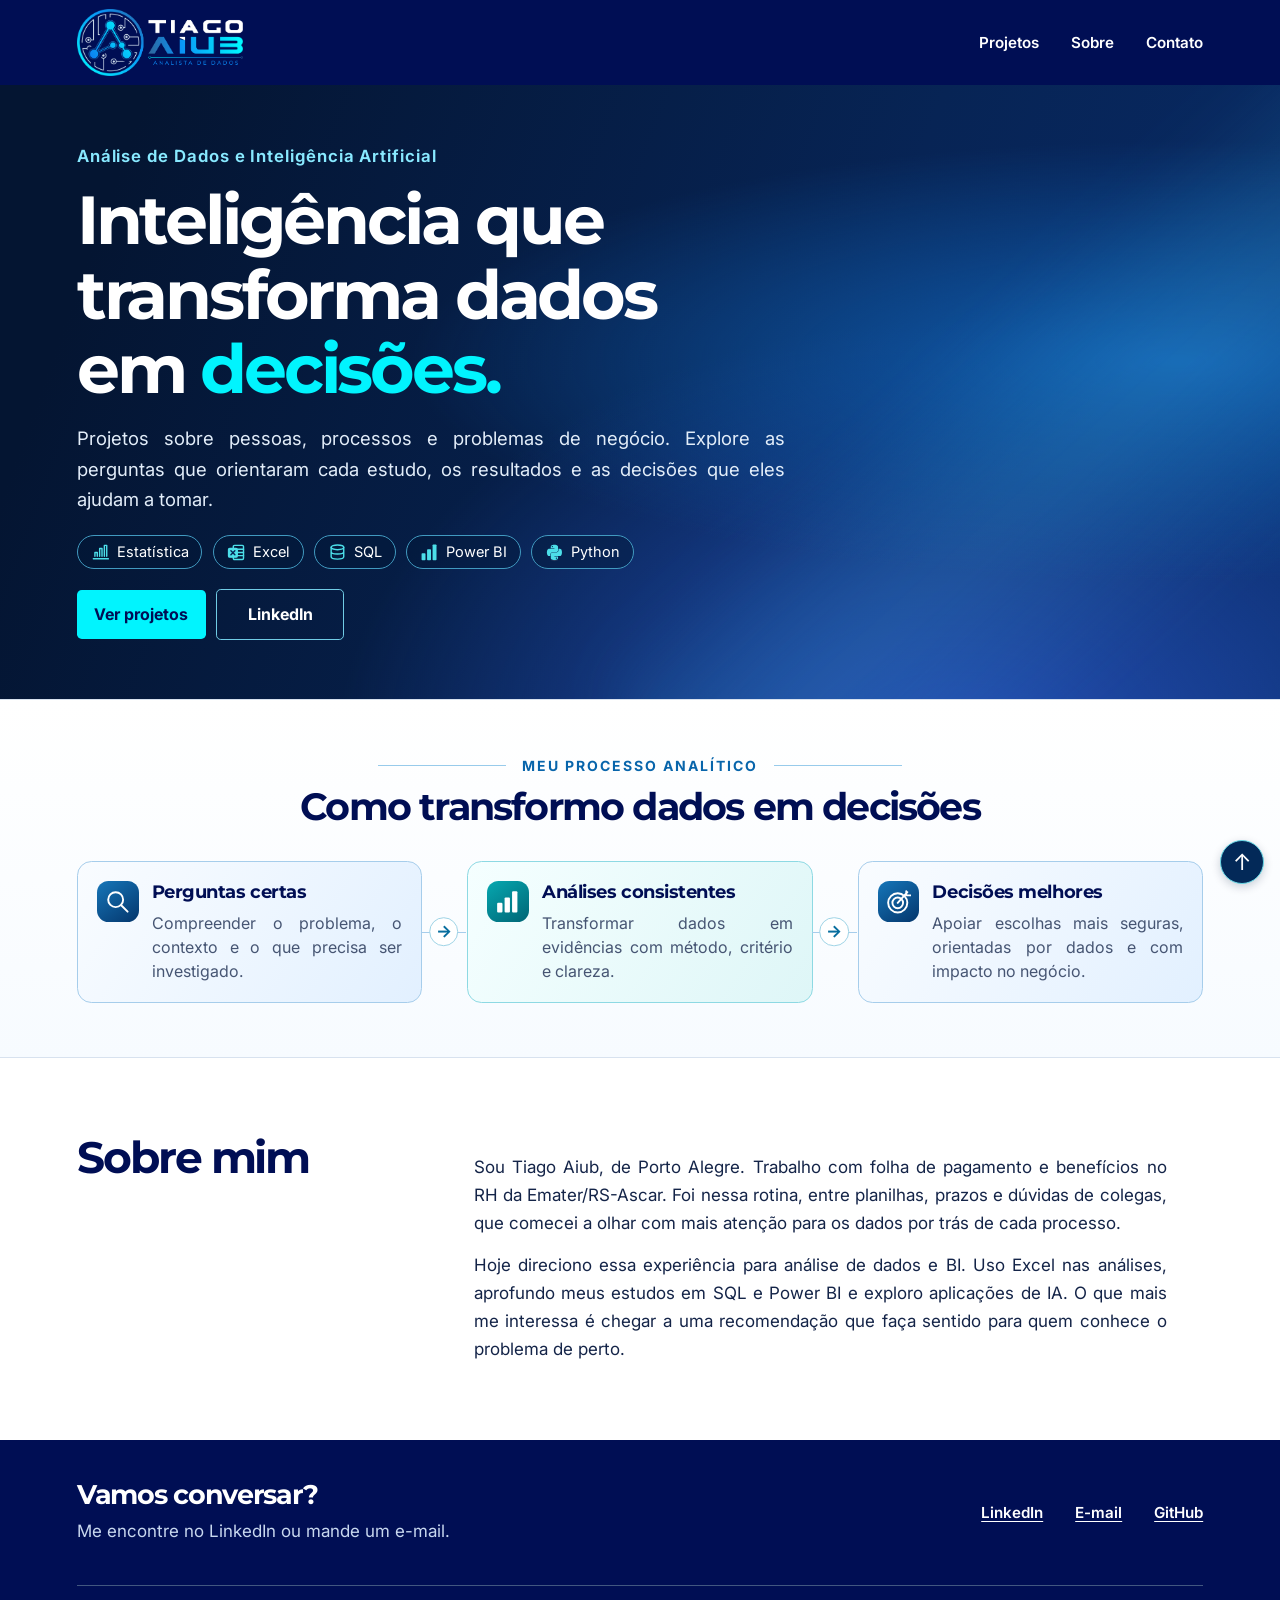
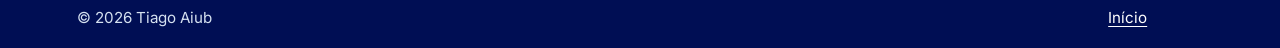
==== commit b4fd90d5: "Recupera os cartões do processo, a navegação e a identidade azul" ====
--- a/index.html
+++ b/index.html
@@ -24,26 +24,30 @@
 </header>
 <main id="conteudo">
 <section class="opening">
-  <div class="signals" aria-hidden="true"><i></i><i></i><i></i></div>
   <div class="wrap opening-copy">
-    <p class="eyebrow">Análise de dados e inteligência artificial</p>
+    <p class="eyebrow">Análise de Dados e Inteligência Artificial</p>
     <h1>Inteligência que transforma dados em <em>decisões.</em></h1>
-    <p class="lead">Estudos sobre pessoas, processos e problemas de negócio. Em cada projeto, acompanhe a pergunta que motivou a análise, o que os dados revelaram e quais decisões merecem ser consideradas.</p>
-    <a class="button" id="projetos" href="projetos/index.html">Explorar projetos</a>
+    <p class="lead">Projetos sobre pessoas, processos e problemas de negócio. Explore as perguntas que orientaram cada estudo, os resultados e as decisões que eles ajudam a tomar.</p>
+    <ul class="tools" aria-label="Ferramentas e técnicas"><li><svg aria-hidden="true" focusable="false" viewBox="0 0 24 24" fill="none" stroke="currentColor" stroke-width="1.8" stroke-linecap="round" stroke-linejoin="round"><path d="M3 20h19M5 17v-5h3v5m3 0V7h3v10m3 0V3h3v14"/></svg>Estatística</li>
+      <li><svg aria-hidden="true" focusable="false" viewBox="0 0 24 24" fill="none" stroke="currentColor" stroke-width="1.8" stroke-linecap="round" stroke-linejoin="round"><rect x="8" y="3" width="13" height="18" rx="1.5"/><path d="M13 8h8m-8 4h8m-8 4h8"/><rect x="2" y="7" width="11" height="11" rx="1.5" fill="currentColor"/><path d="m5 10 5 5m0-5-5 5" stroke="#062454"/></svg>Excel</li>
+      <li><svg aria-hidden="true" focusable="false" viewBox="0 0 24 24" fill="none" stroke="currentColor" stroke-width="1.8" stroke-linecap="round" stroke-linejoin="round"><ellipse cx="12" cy="5.5" rx="8" ry="3"/><path d="M4 5.5v12c0 4 16 4 16 0v-12M4 11c0 4 16 4 16 0"/></svg>SQL</li>
+      <li><svg aria-hidden="true" focusable="false" viewBox="0 0 24 24" fill="none" stroke="currentColor" stroke-width="1.8" stroke-linecap="round" stroke-linejoin="round"><g fill="currentColor" stroke="none"><rect x="2" y="13" width="5" height="9" rx="1"/><rect x="9" y="8" width="5" height="14" rx="1"/><rect x="16" y="2" width="5" height="20" rx="1"/></g></svg>Power BI</li>
+      <li><svg aria-hidden="true" focusable="false" xmlns="http://www.w3.org/2000/svg" viewBox="0 0 128 128"><path fill="currentColor" d="M63.391 1.988c-4.222.02-8.252.379-11.8 1.007-10.45 1.846-12.346 5.71-12.346 12.837v9.411h24.693v3.137H29.977c-7.176 0-13.46 4.313-15.426 12.521-2.268 9.405-2.368 15.275 0 25.096 1.755 7.311 5.947 12.519 13.124 12.519h8.491V67.234c0-8.151 7.051-15.34 15.426-15.34h24.665c6.866 0 12.346-5.654 12.346-12.548V15.833c0-6.693-5.646-11.72-12.346-12.837-4.244-.706-8.645-1.027-12.866-1.008zM50.037 9.557c2.55 0 4.634 2.117 4.634 4.721 0 2.593-2.083 4.69-4.634 4.69-2.56 0-4.633-2.097-4.633-4.69-.001-2.604 2.073-4.721 4.633-4.721z" transform="translate(0 10.26)"/><path fill="currentColor" d="M91.682 28.38v10.966c0 8.5-7.208 15.655-15.426 15.655H51.591c-6.756 0-12.346 5.783-12.346 12.549v23.515c0 6.691 5.818 10.628 12.346 12.547 7.816 2.297 15.312 2.713 24.665 0 6.216-1.801 12.346-5.423 12.346-12.547v-9.412H63.938v-3.138h37.012c7.176 0 9.852-5.005 12.348-12.519 2.578-7.735 2.467-15.174 0-25.096-1.774-7.145-5.161-12.521-12.348-12.521h-9.268zM77.809 87.927c2.561 0 4.634 2.097 4.634 4.692 0 2.602-2.074 4.719-4.634 4.719-2.55 0-4.633-2.117-4.633-4.719 0-2.595 2.083-4.692 4.633-4.692z" transform="translate(0 10.26)"/><radialGradient id="python-original-c" cx="1825.678" cy="444.45" r="26.743" gradientTransform="matrix(0 -.24 -1.055 0 532.979 557.576)" gradientUnits="userSpaceOnUse"><stop offset="0" stop-color="#B8B8B8" stop-opacity=".498"/><stop offset="1" stop-color="#7F7F7F" stop-opacity="0"/></radialGradient><path opacity=".444" fill="url(#python-original-c)" d="M97.309 119.597c0 3.543-14.816 6.416-33.091 6.416-18.276 0-33.092-2.873-33.092-6.416 0-3.544 14.815-6.417 33.092-6.417 18.275 0 33.091 2.872 33.091 6.417z"/></svg>
+Python</li></ul>
+    <div class="hero-links"><a class="button" id="projetos" href="projetos/index.html">Ver projetos</a>
+      <a class="button secondary" href="https://www.linkedin.com/in/tiago-aiub">LinkedIn</a></div>
   </div>
 </section>
 <section class="process"><div class="wrap">
-  <h2>Meu processo analítico</h2>
-  <div class="steps">
-    <div><h3>Perguntar</h3><p>Que decisão precisa ser tomada?</p></div>
-    <div><h3>Investigar</h3><p>Que comparação ajuda a responder?</p></div>
-    <div><h3>Recomendar</h3><p>Qual ação vale testar primeiro?</p></div>
-  </div>
+  <p class="process-label">Meu processo analítico</p>
+  <h2>Como transformo dados em decisões</h2>
+  <ol class="steps"><li><span class="step-icon"><svg aria-hidden="true" focusable="false" viewBox="0 0 24 24" fill="none" stroke="currentColor" stroke-width="1.8" stroke-linecap="round" stroke-linejoin="round"><circle cx="10" cy="10" r="7"/><path d="m15.2 15.2 6 6"/></svg></span><div><h3>Perguntas certas</h3><p>Compreender o problema, o contexto e o que precisa ser investigado.</p></div><span class="connector" aria-hidden="true">→</span></li>
+    <li><span class="step-icon"><svg aria-hidden="true" focusable="false" viewBox="0 0 24 24" fill="none" stroke="currentColor" stroke-width="1.8" stroke-linecap="round" stroke-linejoin="round"><g fill="currentColor" stroke="none"><rect x="2" y="13" width="5" height="9" rx="1"/><rect x="9" y="8" width="5" height="14" rx="1"/><rect x="16" y="2" width="5" height="20" rx="1"/></g></svg></span><div><h3>Análises consistentes</h3><p>Transformar dados em evidências com método, critério e clareza.</p></div><span class="connector" aria-hidden="true">→</span></li>
+    <li><span class="step-icon"><svg aria-hidden="true" focusable="false" viewBox="0 0 24 24" fill="none" stroke="currentColor" stroke-width="1.8" stroke-linecap="round" stroke-linejoin="round"><circle cx="11" cy="13" r="9"/><circle cx="11" cy="13" r="5"/><path d="m11 13 9-10m-1-1v4h4"/></svg></span><div><h3>Decisões melhores</h3><p>Apoiar escolhas mais seguras, orientadas por dados e com impacto no negócio.</p></div></li></ol>
 </div></section>
 <section id="sobre" class="wrap about">
   <h2>Sobre mim</h2>
   <div><p>Sou Tiago Aiub, de Porto Alegre. Trabalho com folha de pagamento e benefícios no RH da Emater/RS-Ascar. Foi nessa rotina, entre planilhas, prazos e dúvidas de colegas, que comecei a olhar com mais atenção para os dados por trás de cada processo.</p>
-  <p>Um exemplo foi o vale-transporte. Reorganizei a forma de preparar os pedidos e uma atividade que levava de dois a três dias passou a levar cerca de duas horas.</p>
   <p>Hoje direciono essa experiência para análise de dados e BI. Uso Excel nas análises, aprofundo meus estudos em SQL e Power BI e exploro aplicações de IA. O que mais me interessa é chegar a uma recomendação que faça sentido para quem conhece o problema de perto.</p></div>
 </section>
 </main>
@@ -52,6 +56,8 @@
     <div><h2>Vamos conversar?</h2><p>Me encontre no LinkedIn ou mande um e-mail.</p></div>
     <div class="contact-links"><a href="https://www.linkedin.com/in/tiago-aiub">LinkedIn</a><a href="mailto:aiub.tiago@gmail.com">E-mail</a><a href="https://github.com/tiagoaiub">GitHub</a></div>
   </div>
+<div class="wrap footer-base"><span>© 2026 Tiago Aiub</span><a href="#topo">Início</a></div>
 </footer>
+<a class="to-home" href="#topo" aria-label="Voltar ao início" title="Voltar ao início">↑</a>
 </body>
 </html>
--- a/css/style.css
+++ b/css/style.css
@@ -81,20 +81,49 @@
   .feature { padding: 1.3rem; }
 }
 
-.opening { position:relative; isolation:isolate; overflow:hidden; background:linear-gradient(110deg,#f7fbff 28%,#e8f5fc 100%); }
-.opening-copy { position:relative; padding-block:clamp(3rem,6vw,6rem); }
-.opening h1 { max-width:17ch; font-size:clamp(2.65rem,5.7vw,5.1rem); margin:.85rem 0 1.25rem; }
-.opening em { color:#086591; font-style:normal; }
-.opening .lead { max-width:51ch; font-size:clamp(1.05rem,1.5vw,1.22rem); }
-.opening .button { background:var(--navy); color:white; }
-.signals { position:absolute; z-index:-1; inset:0 0 0 43%; background-image:radial-gradient(#98bdd7 1px,transparent 1px); background-size:22px 22px; mask-image:linear-gradient(90deg,transparent,#000 45%); }
-.signals i { position:absolute; inset:5% -5% 10% 0; background:#3989b6; opacity:.39; clip-path:polygon(0 77%,17% 64%,30% 69%,45% 43%,60% 49%,76% 22%,85% 29%,100% 7%,100% 7.55%,85% 29.55%,76% 22.55%,60% 49.55%,45% 43.55%,30% 69.55%,17% 64.55%,0 77.55%); }
-.signals i:nth-child(2) { transform:translateY(13%) scaleY(.8); background:#207d86; }
-.signals i:nth-child(3) { transform:translateY(24%) scaleY(.68); opacity:.2; }
-.process { background:white; }
-.steps { gap:1rem; margin-top:1.5rem; }
-.steps > div { border:1px solid #cfdfea; border-radius:.7rem; padding:1.35rem; background:#f6faff; }
-.steps h3 { color:#124b74; }
+
+.opening {
+  isolation: isolate; position: relative; overflow: hidden; color: white;
+  background: radial-gradient(ellipse at 92% 45%, #105dae 0%, transparent 46%),
+    radial-gradient(ellipse at 75% 110%, #224db1 2%, transparent 46%),
+    linear-gradient(110deg, #041532 10%, #072455 63%, #082a66);
+}
+.opening::after {
+  content: ""; position: absolute; z-index: -1; inset: -60% -20% -75% 44%; pointer-events: none;
+  background: linear-gradient(145deg, transparent 42%, #37b8e721 48%, #48bfe92b 52%, transparent 63%);
+  transform: rotate(-7deg); border-radius: 50%; filter: blur(1.5rem);
+}
+.opening-copy { padding-block: clamp(2.5rem, 4.6vw, 4.6rem); }
+.opening .eyebrow { color: #88e9ff; font-size: clamp(.91rem, 1.4vw, 1.05rem); }
+.opening h1 { color: white; max-width: 19ch; font-size: clamp(2.5rem, 5.3vw, 4.85rem); margin: .75rem 0 1rem; }
+.opening em { font-style: normal; color: var(--cyan); }
+.opening .lead { max-width: 59ch; font-size: clamp(1rem, 1.45vw, 1.17rem); color: #e2edf9; }
+main p:not(.eyebrow,.process-label,.source), .reading dd { text-align: justify; hyphens: auto; }
+.tools, .hero-links { display: flex; flex-wrap: wrap; align-items: center; gap: .65rem; }
+.tools { list-style: none; padding: 0; margin: 1.25rem 0; }
+.tools li { display: inline-flex; align-items: center; gap: .45rem; border: 1px solid #419ac0; padding: .26rem .8rem; border-radius: 2rem; background: #00183870; font-size: .91rem; }
+.tools svg { width: 1.18rem; height: 1.18rem; color: #4cdfe9; }
+.hero-links .button { margin-top: 0; min-width: 8rem; text-align: center; }
+.button.secondary { background: transparent; border: 1px solid #71cce5; color: white; }
+.process { padding-block: clamp(2.3rem, 4.2vw, 4rem); background: linear-gradient(180deg,white,#f7fbff); }
+.process h2 { text-align: center; font-size: clamp(1.7rem, 3vw, 2.65rem); }
+.process-label { display: flex; align-items: center; justify-content: center; gap: 1rem; font-size: .875rem; letter-spacing: .14em; text-transform: uppercase; font-weight: 700; color: #0865ab; margin-bottom: .6rem; text-align: center; }
+.process-label::before,.process-label::after { content: ""; height: 1px; width: min(11vw, 8rem); background: #98cbeb; }
+.steps { --gap: 2.8rem; display: grid; grid-template-columns: repeat(3,minmax(0,1fr)); gap: var(--gap); list-style: none; padding: 0; margin: 2rem 0 0; }
+.steps li { position: relative; align-content: start; padding: 1.2rem; display: grid; grid-template-columns: 2.6rem 1fr; gap: .82rem; border: 1px solid #a6cdeb; border-radius: .9rem; background: linear-gradient(125deg,#f9fcff,#e2f0ff); }
+.steps li:nth-child(2) { border-color: #8dd9e3; background: linear-gradient(125deg,#f5ffff,#def6f7); }
+.step-icon { width: 2.6rem; height: 2.6rem; border-radius: .72rem; display: grid; place-items: center; background: linear-gradient(145deg,#1676b9,#04366c); color: white; }
+.steps li:nth-child(2) .step-icon { background: linear-gradient(145deg,#06a8b0,#006575); }
+.step-icon svg { width: 1.6rem; height: 1.6rem; }
+.steps h3 { font-size: 1.14rem; line-height: 1.2; }
+.steps p { font-size: 1rem; line-height: 1.5; margin-top: .5rem; }
+.connector { position: absolute; z-index: 1; left: calc(100% + var(--gap)/2); top: 50%; transform: translate(-50%,-50%); height: 1.85rem; width: 1.85rem; border: 1px solid #9fd4e6; border-radius: 50%; display: grid; place-content: center; color: #076d9e; background: white; font-weight: 700; }
+.steps li:has(.connector)::after { content: ""; position: absolute; left: 100%; top: 50%; width: var(--gap); height: 1px; background: #a6cdeb; }
+@media (max-width: 60rem) {
+  .steps { grid-template-columns: 1fr; --gap: 2.2rem; }
+  .steps .connector { top: calc(100% + var(--gap)/2); left: 50%; transform: translate(-50%,-50%) rotate(90deg); }
+  .steps li:has(.connector)::after { left: 50%; top: 100%; width: 1px; height: var(--gap); }
+}
 .catalog { padding-block:clamp(2.5rem,5vw,5rem); }
 .catalog h1 { font-size:clamp(2.8rem,5vw,5rem); }
 .catalog section { margin-top:2.5rem; }
@@ -103,10 +132,19 @@
 .tile { display:block; overflow:hidden; border-radius:.8rem; border:1px solid var(--line); text-decoration:none; color:var(--ink); }
 .tile:hover { text-decoration:none; border-color:var(--blue); }
 .tile:hover h3 { text-decoration:underline; }
-.cover { background:#081949; padding:1.2rem; color:white; }
-.cover img { display:block; width:100%; height:8rem; object-fit:contain; }
-.cover span { display:block; text-align:center; margin-top:.55rem; font-size:.9rem; }
+
+.cover { position:relative; overflow:hidden; isolation:isolate; padding:1.6rem; min-height:10.5rem; display:flex; flex-direction:column; justify-content:flex-end; gap:.25rem; color:white; background:linear-gradient(118deg,#041646,#073c7a 72%,#117891); }
+.cover::before,.cover::after { content:""; position:absolute; z-index:-1; width:15rem; height:15rem; border:1px solid #55cfeb66; border-radius:50%; right:-8rem; top:-7rem; }
+.cover::after { width:18rem; height:18rem; right:-9rem; top:-9rem; }
+.cover b { font:600 1.8rem/1.1 Montserrat,system-ui,sans-serif; letter-spacing:-.04em; }
+.cover small { color:#99efff; font-size:.85rem; font-weight:600; }
+.cover svg { width:2.3rem; height:2.3rem; margin-bottom:.6rem; color:#80f2ff; }
+.footer-base { padding-block:1.15rem; border-top:1px solid #425780; display:flex; align-items:center; flex-wrap:wrap; justify-content:space-between; gap:1rem; color:#d5e1f0; font-size:.95rem; }
+.footer-base a { color:white; }
+.to-home { display:grid; place-items:center; width:2.75rem; height:2.75rem; border-radius:50%; position:fixed; bottom:1rem; right:1rem; z-index:4; background:#032958; border:1px solid #67d7e4; box-shadow:0 3px 10px #00183633; color:white; font-size:1.4rem; text-decoration:none; }
+.footer-base { padding-right:3.5rem; }
+@media(max-width:35rem){.to-home{right:.55rem;bottom:.55rem}.footer-base{padding-right:2.75rem}}
 .tile-body { padding:1.4rem; }
 .tile-body p { margin:.7rem 0; }
 .tile-body small { color:#205678; font-weight:600; }
-@media(max-width:52rem){.signals { inset:0 0 0 25%; opacity:.28; }}
+
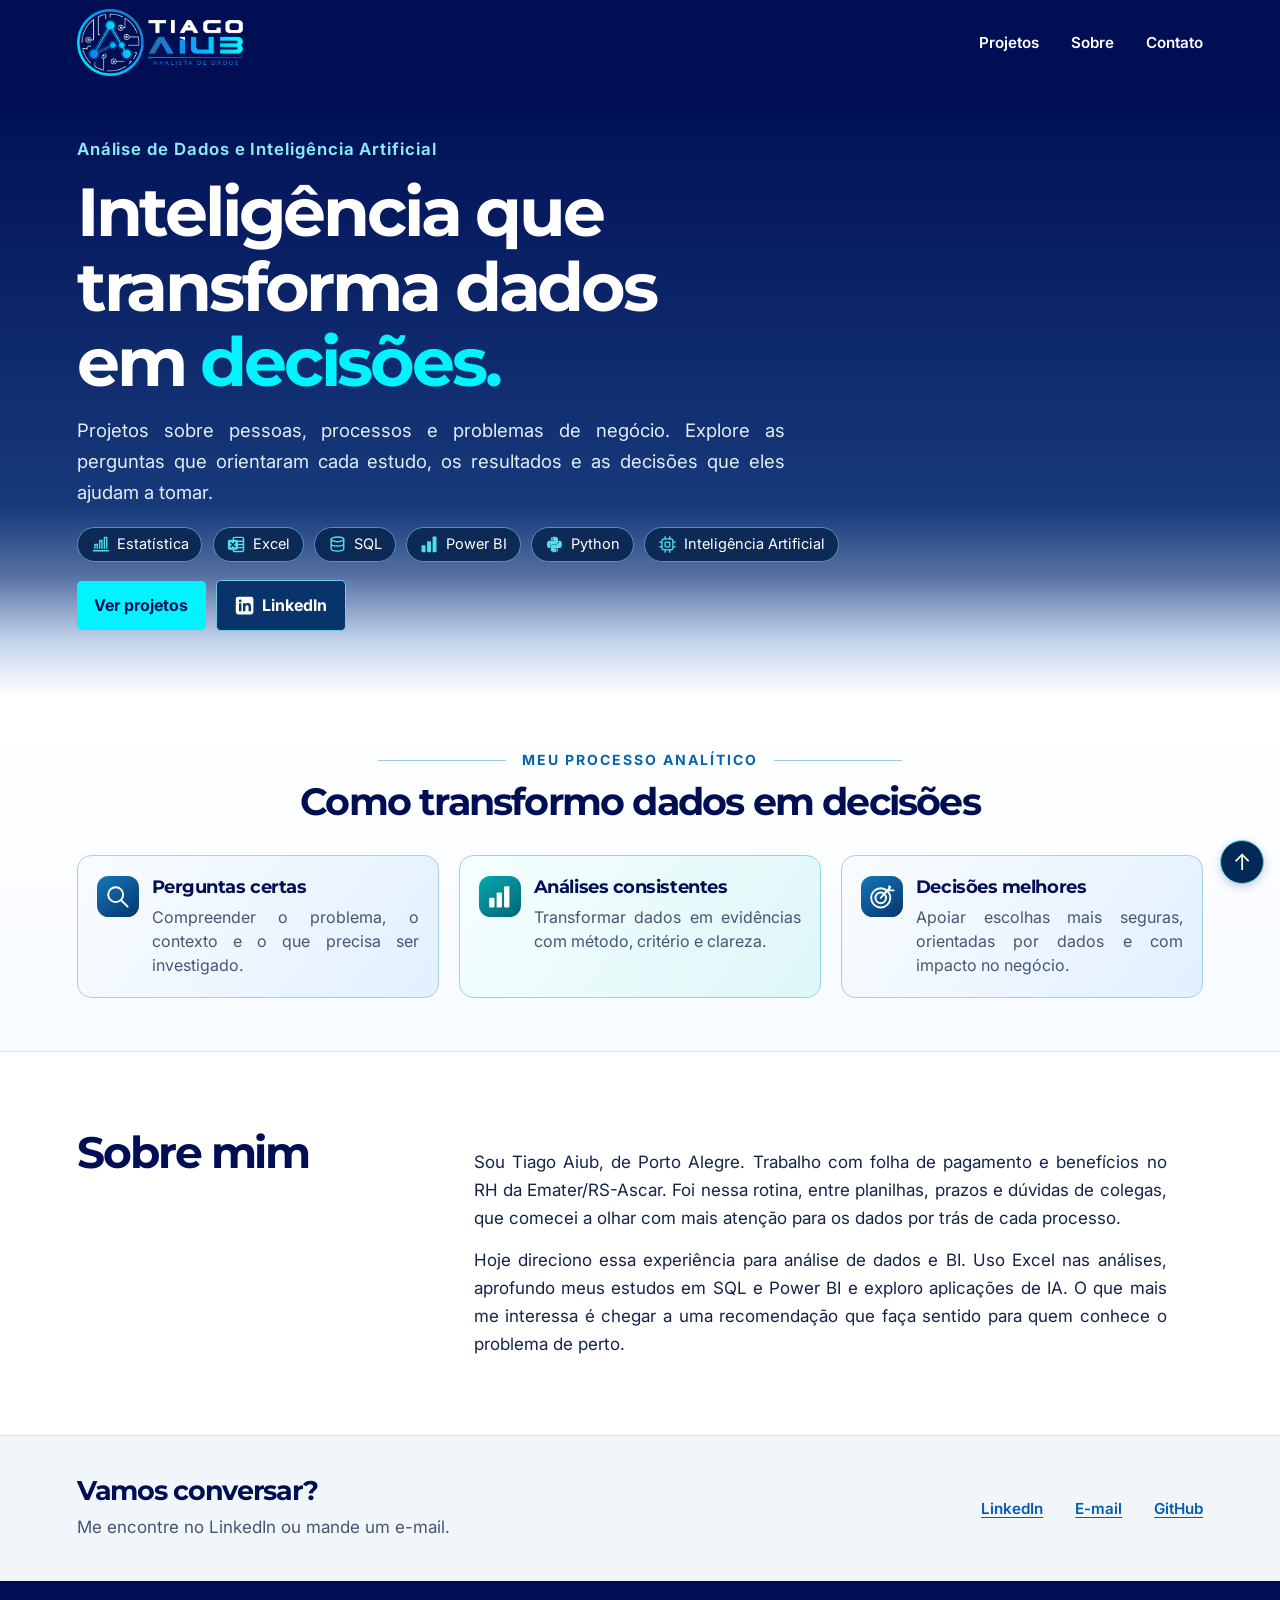
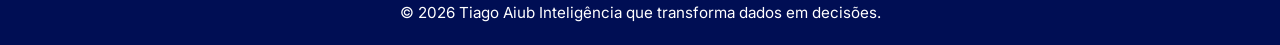
==== commit 5fdda2fc: "Integra o cabeçalho ao degradê e simplifica cartões e rodapé" ====
--- a/index.html
+++ b/index.html
@@ -24,25 +24,30 @@
 </header>
 <main id="conteudo">
 <section class="opening">
-  <div class="wrap opening-copy">
+  <div class="opening-intro"><div class="wrap opening-copy">
     <p class="eyebrow">Análise de Dados e Inteligência Artificial</p>
     <h1>Inteligência que transforma dados em <em>decisões.</em></h1>
     <p class="lead">Projetos sobre pessoas, processos e problemas de negócio. Explore as perguntas que orientaram cada estudo, os resultados e as decisões que eles ajudam a tomar.</p>
+  </div>
+  </div>
+  <div class="opening-actions"><div class="wrap">
     <ul class="tools" aria-label="Ferramentas e técnicas"><li><svg aria-hidden="true" focusable="false" viewBox="0 0 24 24" fill="none" stroke="currentColor" stroke-width="1.8" stroke-linecap="round" stroke-linejoin="round"><path d="M3 20h19M5 17v-5h3v5m3 0V7h3v10m3 0V3h3v14"/></svg>Estatística</li>
       <li><svg aria-hidden="true" focusable="false" viewBox="0 0 24 24" fill="none" stroke="currentColor" stroke-width="1.8" stroke-linecap="round" stroke-linejoin="round"><rect x="8" y="3" width="13" height="18" rx="1.5"/><path d="M13 8h8m-8 4h8m-8 4h8"/><rect x="2" y="7" width="11" height="11" rx="1.5" fill="currentColor"/><path d="m5 10 5 5m0-5-5 5" stroke="#062454"/></svg>Excel</li>
       <li><svg aria-hidden="true" focusable="false" viewBox="0 0 24 24" fill="none" stroke="currentColor" stroke-width="1.8" stroke-linecap="round" stroke-linejoin="round"><ellipse cx="12" cy="5.5" rx="8" ry="3"/><path d="M4 5.5v12c0 4 16 4 16 0v-12M4 11c0 4 16 4 16 0"/></svg>SQL</li>
       <li><svg aria-hidden="true" focusable="false" viewBox="0 0 24 24" fill="none" stroke="currentColor" stroke-width="1.8" stroke-linecap="round" stroke-linejoin="round"><g fill="currentColor" stroke="none"><rect x="2" y="13" width="5" height="9" rx="1"/><rect x="9" y="8" width="5" height="14" rx="1"/><rect x="16" y="2" width="5" height="20" rx="1"/></g></svg>Power BI</li>
       <li><svg aria-hidden="true" focusable="false" xmlns="http://www.w3.org/2000/svg" viewBox="0 0 128 128"><path fill="currentColor" d="M63.391 1.988c-4.222.02-8.252.379-11.8 1.007-10.45 1.846-12.346 5.71-12.346 12.837v9.411h24.693v3.137H29.977c-7.176 0-13.46 4.313-15.426 12.521-2.268 9.405-2.368 15.275 0 25.096 1.755 7.311 5.947 12.519 13.124 12.519h8.491V67.234c0-8.151 7.051-15.34 15.426-15.34h24.665c6.866 0 12.346-5.654 12.346-12.548V15.833c0-6.693-5.646-11.72-12.346-12.837-4.244-.706-8.645-1.027-12.866-1.008zM50.037 9.557c2.55 0 4.634 2.117 4.634 4.721 0 2.593-2.083 4.69-4.634 4.69-2.56 0-4.633-2.097-4.633-4.69-.001-2.604 2.073-4.721 4.633-4.721z" transform="translate(0 10.26)"/><path fill="currentColor" d="M91.682 28.38v10.966c0 8.5-7.208 15.655-15.426 15.655H51.591c-6.756 0-12.346 5.783-12.346 12.549v23.515c0 6.691 5.818 10.628 12.346 12.547 7.816 2.297 15.312 2.713 24.665 0 6.216-1.801 12.346-5.423 12.346-12.547v-9.412H63.938v-3.138h37.012c7.176 0 9.852-5.005 12.348-12.519 2.578-7.735 2.467-15.174 0-25.096-1.774-7.145-5.161-12.521-12.348-12.521h-9.268zM77.809 87.927c2.561 0 4.634 2.097 4.634 4.692 0 2.602-2.074 4.719-4.634 4.719-2.55 0-4.633-2.117-4.633-4.719 0-2.595 2.083-4.692 4.633-4.692z" transform="translate(0 10.26)"/><radialGradient id="python-original-c" cx="1825.678" cy="444.45" r="26.743" gradientTransform="matrix(0 -.24 -1.055 0 532.979 557.576)" gradientUnits="userSpaceOnUse"><stop offset="0" stop-color="#B8B8B8" stop-opacity=".498"/><stop offset="1" stop-color="#7F7F7F" stop-opacity="0"/></radialGradient><path opacity=".444" fill="url(#python-original-c)" d="M97.309 119.597c0 3.543-14.816 6.416-33.091 6.416-18.276 0-33.092-2.873-33.092-6.416 0-3.544 14.815-6.417 33.092-6.417 18.275 0 33.091 2.872 33.091 6.417z"/></svg>
-Python</li></ul>
+Python</li>
+      <li><svg aria-hidden="true" focusable="false" viewBox="0 0 24 24" fill="none" stroke="currentColor" stroke-width="1.65" stroke-linecap="round" stroke-linejoin="round"><rect x="5" y="5" width="14" height="14" rx="3"/><rect x="9" y="9" width="6" height="6" rx="1"/><path d="M9 2v3m6-3v3M9 19v3m6-3v3M2 9h3m-3 6h3m14-6h3m-3 6h3"/></svg>Inteligência Artificial</li></ul>
     <div class="hero-links"><a class="button" id="projetos" href="projetos/index.html">Ver projetos</a>
-      <a class="button secondary" href="https://www.linkedin.com/in/tiago-aiub">LinkedIn</a></div>
+      <a class="button secondary" href="https://www.linkedin.com/in/tiago-aiub"><svg aria-hidden="true" focusable="false" viewBox="0 0 24 24"><rect x="1" y="1" width="22" height="22" rx="3" fill="currentColor"/><path fill="#09336b" d="M5 9h3v10H5z M6.5 4.5a1.7 1.7 0 1 0 0 3.4 1.7 1.7 0 0 0 0-3.4z M10 9h3v1.35c.68-1 1.75-1.62 3.15-1.62 2.75 0 3.85 1.66 3.85 4.63V19h-3v-5.06c0-1.64-.49-2.45-1.82-2.45-1.53 0-2.18 1.03-2.18 2.66V19h-3z"/></svg>LinkedIn</a></div>
+    </div>
   </div>
 </section>
 <section class="process"><div class="wrap">
   <p class="process-label">Meu processo analítico</p>
   <h2>Como transformo dados em decisões</h2>
-  <ol class="steps"><li><span class="step-icon"><svg aria-hidden="true" focusable="false" viewBox="0 0 24 24" fill="none" stroke="currentColor" stroke-width="1.8" stroke-linecap="round" stroke-linejoin="round"><circle cx="10" cy="10" r="7"/><path d="m15.2 15.2 6 6"/></svg></span><div><h3>Perguntas certas</h3><p>Compreender o problema, o contexto e o que precisa ser investigado.</p></div><span class="connector" aria-hidden="true">→</span></li>
-    <li><span class="step-icon"><svg aria-hidden="true" focusable="false" viewBox="0 0 24 24" fill="none" stroke="currentColor" stroke-width="1.8" stroke-linecap="round" stroke-linejoin="round"><g fill="currentColor" stroke="none"><rect x="2" y="13" width="5" height="9" rx="1"/><rect x="9" y="8" width="5" height="14" rx="1"/><rect x="16" y="2" width="5" height="20" rx="1"/></g></svg></span><div><h3>Análises consistentes</h3><p>Transformar dados em evidências com método, critério e clareza.</p></div><span class="connector" aria-hidden="true">→</span></li>
+  <ol class="steps"><li><span class="step-icon"><svg aria-hidden="true" focusable="false" viewBox="0 0 24 24" fill="none" stroke="currentColor" stroke-width="1.8" stroke-linecap="round" stroke-linejoin="round"><circle cx="10" cy="10" r="7"/><path d="m15.2 15.2 6 6"/></svg></span><div><h3>Perguntas certas</h3><p>Compreender o problema, o contexto e o que precisa ser investigado.</p></div></li>
+    <li><span class="step-icon"><svg aria-hidden="true" focusable="false" viewBox="0 0 24 24" fill="none" stroke="currentColor" stroke-width="1.8" stroke-linecap="round" stroke-linejoin="round"><g fill="currentColor" stroke="none"><rect x="2" y="13" width="5" height="9" rx="1"/><rect x="9" y="8" width="5" height="14" rx="1"/><rect x="16" y="2" width="5" height="20" rx="1"/></g></svg></span><div><h3>Análises consistentes</h3><p>Transformar dados em evidências com método, critério e clareza.</p></div></li>
     <li><span class="step-icon"><svg aria-hidden="true" focusable="false" viewBox="0 0 24 24" fill="none" stroke="currentColor" stroke-width="1.8" stroke-linecap="round" stroke-linejoin="round"><circle cx="11" cy="13" r="9"/><circle cx="11" cy="13" r="5"/><path d="m11 13 9-10m-1-1v4h4"/></svg></span><div><h3>Decisões melhores</h3><p>Apoiar escolhas mais seguras, orientadas por dados e com impacto no negócio.</p></div></li></ol>
 </div></section>
 <section id="sobre" class="wrap about">
@@ -51,13 +56,13 @@
   <p>Hoje direciono essa experiência para análise de dados e BI. Uso Excel nas análises, aprofundo meus estudos em SQL e Power BI e exploro aplicações de IA. O que mais me interessa é chegar a uma recomendação que faça sentido para quem conhece o problema de perto.</p></div>
 </section>
 </main>
-<footer id="contato">
+<section class="contact" id="contato" aria-label="Contato">
   <div class="wrap footer-grid">
     <div><h2>Vamos conversar?</h2><p>Me encontre no LinkedIn ou mande um e-mail.</p></div>
     <div class="contact-links"><a href="https://www.linkedin.com/in/tiago-aiub">LinkedIn</a><a href="mailto:aiub.tiago@gmail.com">E-mail</a><a href="https://github.com/tiagoaiub">GitHub</a></div>
   </div>
-<div class="wrap footer-base"><span>© 2026 Tiago Aiub</span><a href="#topo">Início</a></div>
-</footer>
+</section>
+<footer class="signature"><p>© 2026 Tiago Aiub Inteligência que transforma dados em decisões.</p></footer>
 <a class="to-home" href="#topo" aria-label="Voltar ao início" title="Voltar ao início">↑</a>
 </body>
 </html>
--- a/css/style.css
+++ b/css/style.css
@@ -59,8 +59,8 @@
 .about p { max-width: 63ch; }
 .about p + p { margin-top: .85rem; }
 .footer-grid { grid-template-columns: 1.5fr 1fr; padding-block: 2.5rem; align-items: center; }
-footer h2 { color: white; font-size: 1.7rem; }
-footer p { color: #c8d8ef; margin-top: .45rem; }
+.contact h2 { color: var(--navy); font-size: 1.7rem; }
+.contact p { color: var(--muted); margin-top: .45rem; }
 .contact-links { justify-content: flex-end; }
 @media (max-width: 52rem) {
   .lead-grid, .about, .footer-grid { grid-template-columns: 1fr; }
@@ -82,34 +82,26 @@
 }
 
 
-.opening {
-  isolation: isolate; position: relative; overflow: hidden; color: white;
-  background: radial-gradient(ellipse at 92% 45%, #105dae 0%, transparent 46%),
-    radial-gradient(ellipse at 75% 110%, #224db1 2%, transparent 46%),
-    linear-gradient(110deg, #041532 10%, #072455 63%, #082a66);
-}
-.opening::after {
-  content: ""; position: absolute; z-index: -1; inset: -60% -20% -75% 44%; pointer-events: none;
-  background: linear-gradient(145deg, transparent 42%, #37b8e721 48%, #48bfe92b 52%, transparent 63%);
-  transform: rotate(-7deg); border-radius: 50%; filter: blur(1.5rem);
-}
-.opening-copy { padding-block: clamp(2.5rem, 4.6vw, 4.6rem); }
+.opening { color: white; background: var(--navy); }
+.opening-intro { background: linear-gradient(to bottom, var(--navy), #173a7b); }
+.opening-copy { padding-top: clamp(2rem, 4vw, 4rem); }
+.opening-actions { padding-block: 1.25rem clamp(2.8rem, 5vw, 4.6rem); background: linear-gradient(to bottom, #173a7b, #556fa2 36%, #c4d5ed 72%, white); }
 .opening .eyebrow { color: #88e9ff; font-size: clamp(.91rem, 1.4vw, 1.05rem); }
 .opening h1 { color: white; max-width: 19ch; font-size: clamp(2.5rem, 5.3vw, 4.85rem); margin: .75rem 0 1rem; }
 .opening em { font-style: normal; color: var(--cyan); }
 .opening .lead { max-width: 59ch; font-size: clamp(1rem, 1.45vw, 1.17rem); color: #e2edf9; }
 main p:not(.eyebrow,.process-label,.source), .reading dd { text-align: justify; hyphens: auto; }
 .tools, .hero-links { display: flex; flex-wrap: wrap; align-items: center; gap: .65rem; }
-.tools { list-style: none; padding: 0; margin: 1.25rem 0; }
-.tools li { display: inline-flex; align-items: center; gap: .45rem; border: 1px solid #419ac0; padding: .26rem .8rem; border-radius: 2rem; background: #00183870; font-size: .91rem; }
+.tools { list-style: none; padding: 0; margin: 0 0 1.15rem; }
+.tools li { display: inline-flex; align-items: center; gap: .45rem; border: 1px solid #419ac0; padding: .26rem .8rem; border-radius: 2rem; background: #0d2a56; font-size: .91rem; }
 .tools svg { width: 1.18rem; height: 1.18rem; color: #4cdfe9; }
 .hero-links .button { margin-top: 0; min-width: 8rem; text-align: center; }
-.button.secondary { background: transparent; border: 1px solid #71cce5; color: white; }
+.button.secondary { display: inline-flex; align-items: center; justify-content: center; gap: .5rem; background: #09336b; border: 1px solid #71cce5; color: white; }
 .process { padding-block: clamp(2.3rem, 4.2vw, 4rem); background: linear-gradient(180deg,white,#f7fbff); }
 .process h2 { text-align: center; font-size: clamp(1.7rem, 3vw, 2.65rem); }
 .process-label { display: flex; align-items: center; justify-content: center; gap: 1rem; font-size: .875rem; letter-spacing: .14em; text-transform: uppercase; font-weight: 700; color: #0865ab; margin-bottom: .6rem; text-align: center; }
 .process-label::before,.process-label::after { content: ""; height: 1px; width: min(11vw, 8rem); background: #98cbeb; }
-.steps { --gap: 2.8rem; display: grid; grid-template-columns: repeat(3,minmax(0,1fr)); gap: var(--gap); list-style: none; padding: 0; margin: 2rem 0 0; }
+.steps { --gap: 1.25rem; display: grid; grid-template-columns: repeat(3,minmax(0,1fr)); gap: var(--gap); list-style: none; padding: 0; margin: 2rem 0 0; }
 .steps li { position: relative; align-content: start; padding: 1.2rem; display: grid; grid-template-columns: 2.6rem 1fr; gap: .82rem; border: 1px solid #a6cdeb; border-radius: .9rem; background: linear-gradient(125deg,#f9fcff,#e2f0ff); }
 .steps li:nth-child(2) { border-color: #8dd9e3; background: linear-gradient(125deg,#f5ffff,#def6f7); }
 .step-icon { width: 2.6rem; height: 2.6rem; border-radius: .72rem; display: grid; place-items: center; background: linear-gradient(145deg,#1676b9,#04366c); color: white; }
@@ -117,12 +109,8 @@
 .step-icon svg { width: 1.6rem; height: 1.6rem; }
 .steps h3 { font-size: 1.14rem; line-height: 1.2; }
 .steps p { font-size: 1rem; line-height: 1.5; margin-top: .5rem; }
-.connector { position: absolute; z-index: 1; left: calc(100% + var(--gap)/2); top: 50%; transform: translate(-50%,-50%); height: 1.85rem; width: 1.85rem; border: 1px solid #9fd4e6; border-radius: 50%; display: grid; place-content: center; color: #076d9e; background: white; font-weight: 700; }
-.steps li:has(.connector)::after { content: ""; position: absolute; left: 100%; top: 50%; width: var(--gap); height: 1px; background: #a6cdeb; }
 @media (max-width: 60rem) {
-  .steps { grid-template-columns: 1fr; --gap: 2.2rem; }
-  .steps .connector { top: calc(100% + var(--gap)/2); left: 50%; transform: translate(-50%,-50%) rotate(90deg); }
-  .steps li:has(.connector)::after { left: 50%; top: 100%; width: 1px; height: var(--gap); }
+  .steps { grid-template-columns: 1fr; --gap: 1rem; }
 }
 .catalog { padding-block:clamp(2.5rem,5vw,5rem); }
 .catalog h1 { font-size:clamp(2.8rem,5vw,5rem); }
@@ -139,12 +127,14 @@
 .cover b { font:600 1.8rem/1.1 Montserrat,system-ui,sans-serif; letter-spacing:-.04em; }
 .cover small { color:#99efff; font-size:.85rem; font-weight:600; }
 .cover svg { width:2.3rem; height:2.3rem; margin-bottom:.6rem; color:#80f2ff; }
-.footer-base { padding-block:1.15rem; border-top:1px solid #425780; display:flex; align-items:center; flex-wrap:wrap; justify-content:space-between; gap:1rem; color:#d5e1f0; font-size:.95rem; }
-.footer-base a { color:white; }
 .to-home { display:grid; place-items:center; width:2.75rem; height:2.75rem; border-radius:50%; position:fixed; bottom:1rem; right:1rem; z-index:4; background:#032958; border:1px solid #67d7e4; box-shadow:0 3px 10px #00183633; color:white; font-size:1.4rem; text-decoration:none; }
-.footer-base { padding-right:3.5rem; }
-@media(max-width:35rem){.to-home{right:.55rem;bottom:.55rem}.footer-base{padding-right:2.75rem}}
+@media(max-width:35rem){.to-home{right:.55rem;bottom:.55rem}}
 .tile-body { padding:1.4rem; }
 .tile-body p { margin:.7rem 0; }
 .tile-body small { color:#205678; font-weight:600; }
 
+
+.button.secondary svg { width: 1.2rem; height: 1.2rem; }
+.process { border-top: 0; }.contact { background: var(--pale); border-top: 1px solid var(--line); }
+.contact-links a { color: var(--blue); }
+.signature { padding: 1.2rem 3.5rem; text-align: center; font-size: .95rem; }
